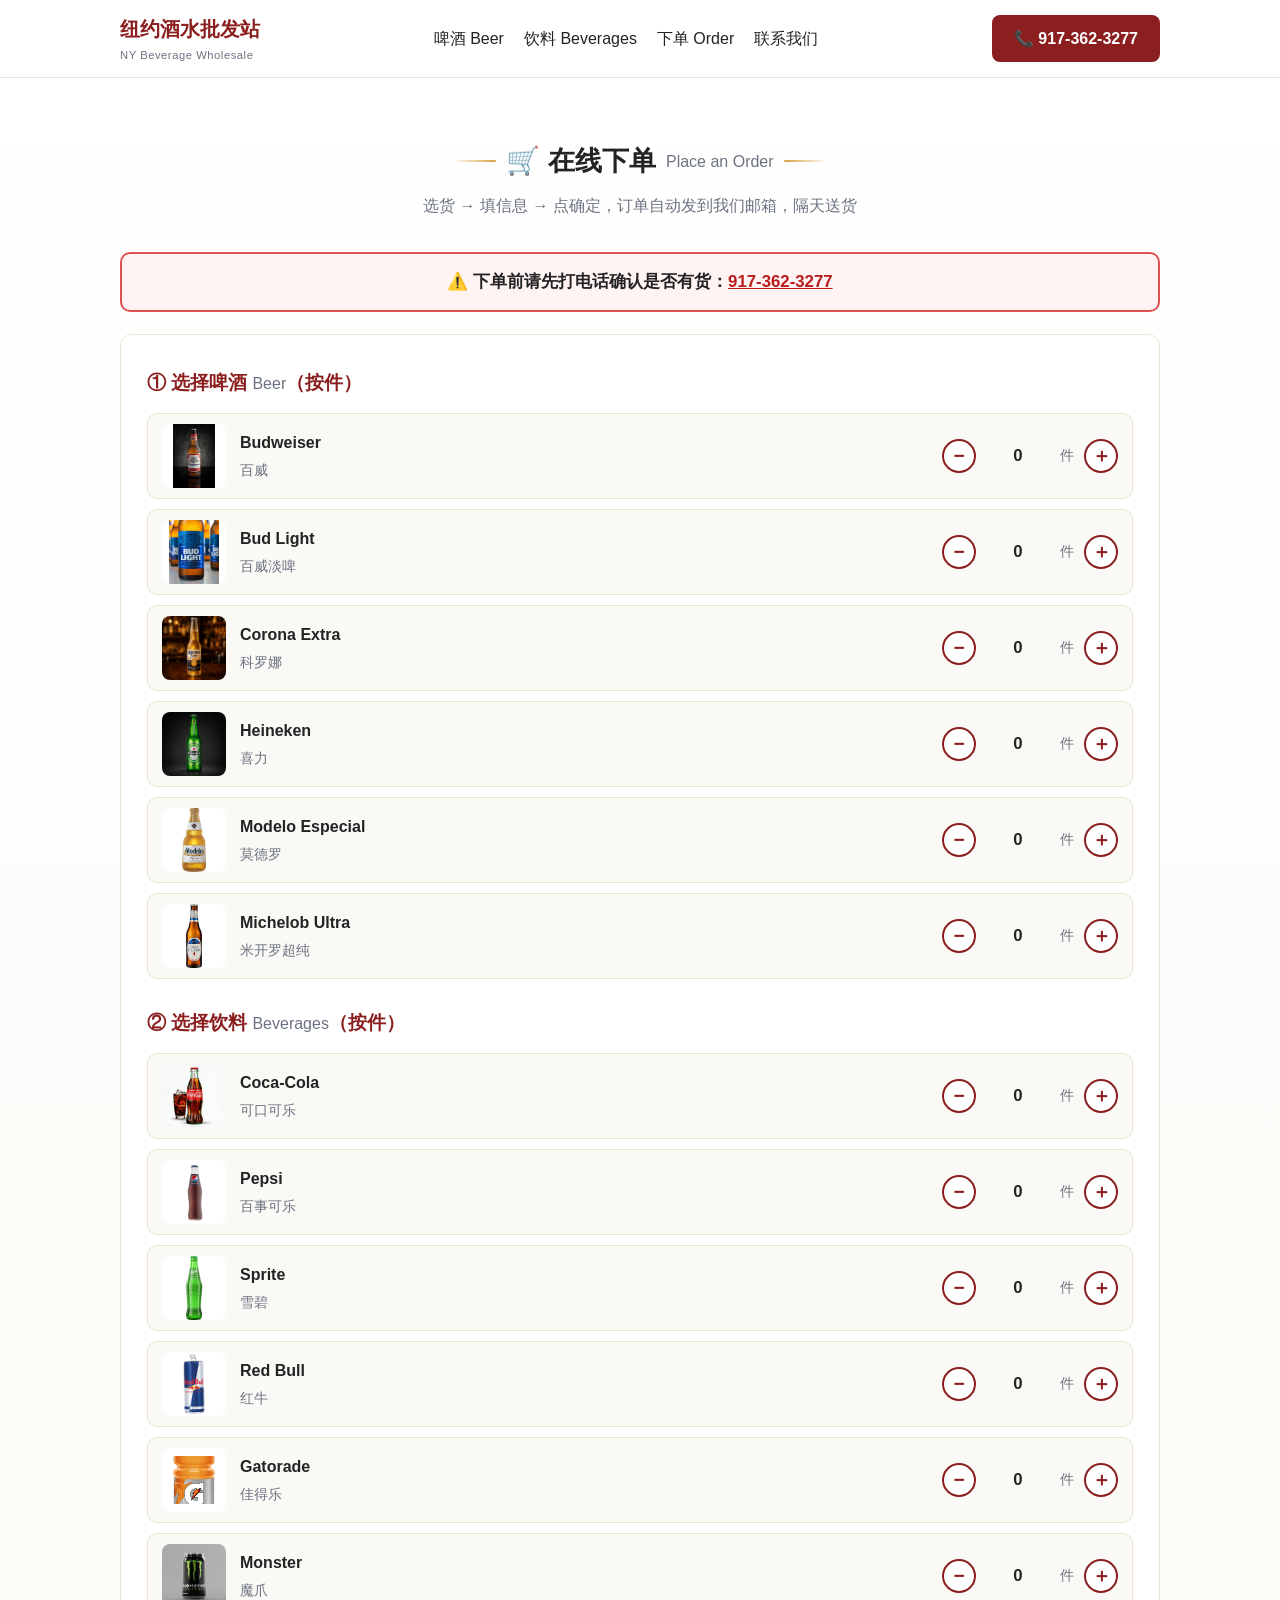
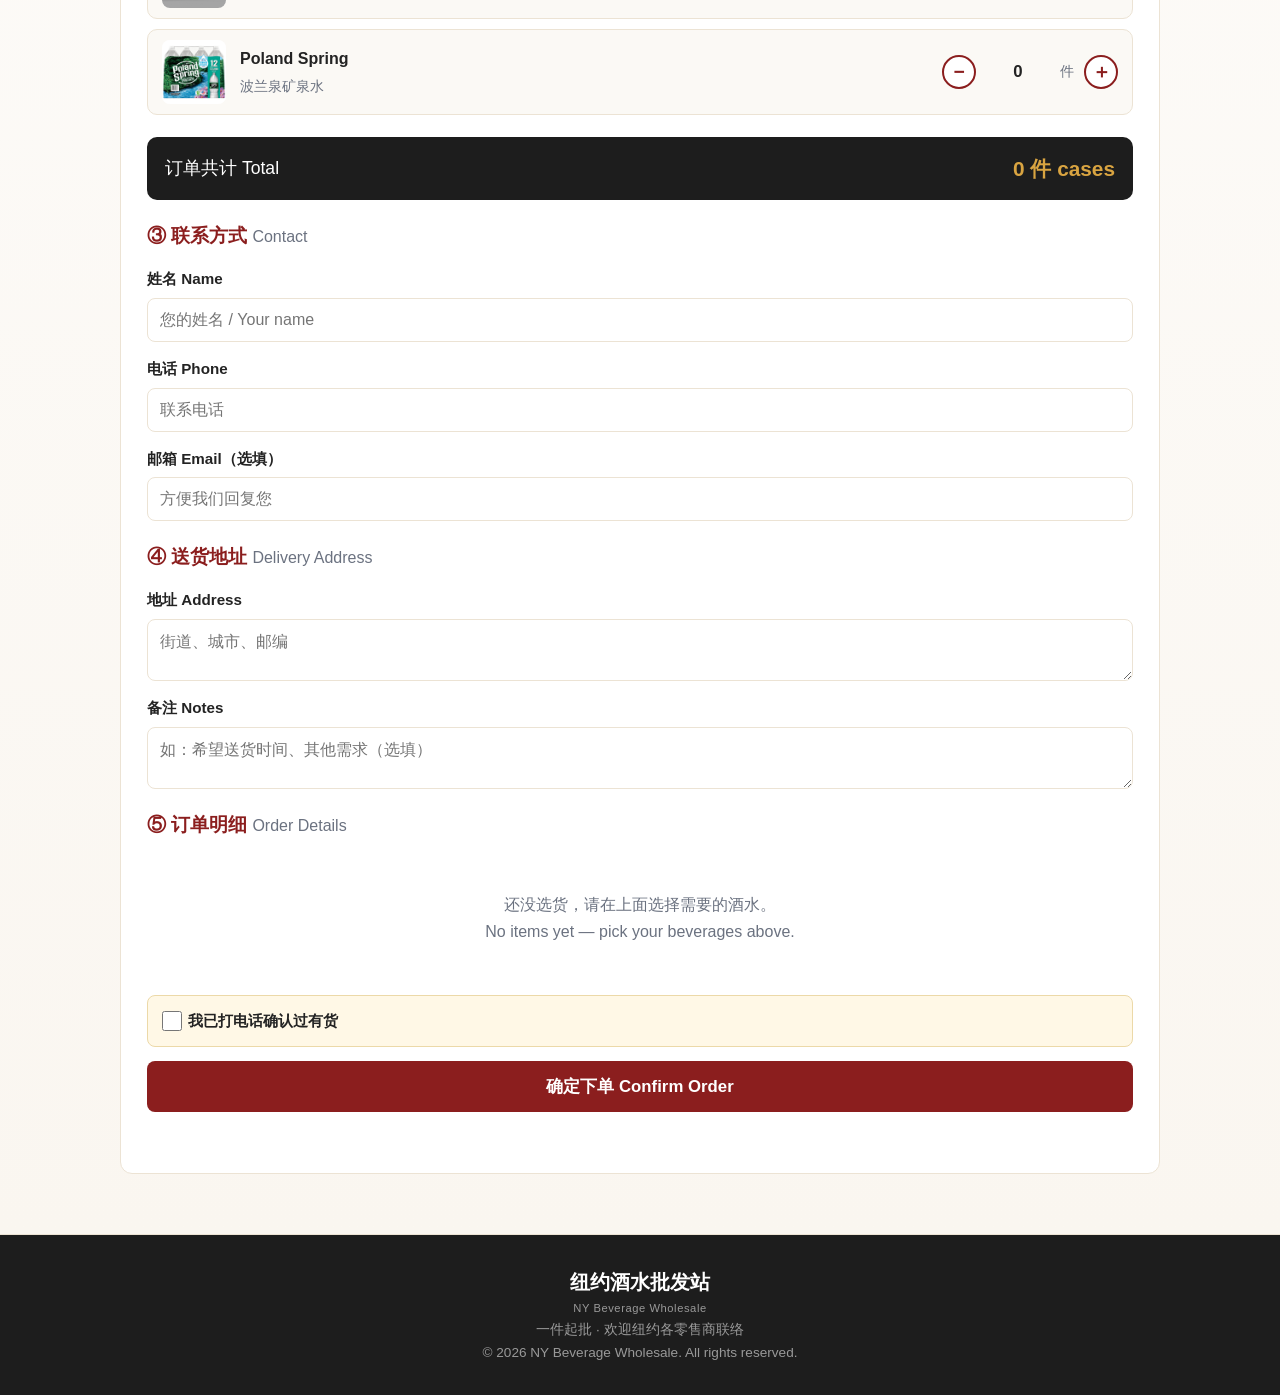
==== order.html @ 06d5a8f0 "新增在线下单页 order.html，首页导航与下单区更新，sitemap 增加 order.html" ====
<!DOCTYPE html>
<html lang="zh-CN">
<head>
<meta charset="UTF-8">
<meta name="viewport" content="width=device-width, initial-scale=1.0">
<title>在线下单 | 纽约酒水批发站 NY Beverage Wholesale</title>
<meta name="description" content="纽约酒水批发站在线下单：啤酒、饮料一件起批，填写联系方式和送货地址，提交后隔天送货。">
<link rel="stylesheet" href="styles.css">
</head>
<body>

<header class="site-header">
  <div class="wrap header-inner">
    <a class="logo" href="index.html">纽约酒水批发站<span class="logo-en">NY Beverage Wholesale</span></a>
    <nav class="nav">
      <a href="index.html#beer">啤酒 Beer</a>
      <a href="index.html#drinks">饮料 Beverages</a>
      <a href="order.html">下单 Order</a>
      <a href="index.html#contact">联系我们</a>
    </nav>
    <a class="btn btn-primary" href="tel:+19173623277">📞 917-362-3277</a>
  </div>
</header>

<section class="section order-section">
  <div class="wrap">
    <h2>🛒 在线下单 <span class="h-en">Place an Order</span></h2>
    <p class="section-sub">选货 → 填信息 → 点确定，订单自动发到我们邮箱，隔天送货</p>

    <div class="stock-warning">⚠️ <strong>下单前请先打电话确认是否有货：<a href="tel:+19173623277">917-362-3277</a></strong></div>

    <form id="order-form" class="form order-form">
      <h3>① 选择啤酒 <span class="h-en">Beer</span>（按件）</h3>
      <div id="beer-list" class="beer-list"></div>

      <h3>② 选择饮料 <span class="h-en">Beverages</span>（按件）</h3>
      <div id="drink-list" class="beer-list"></div>

      <div class="order-total"><span>订单共计 Total</span><strong><span id="total-cases">0</span> 件 cases</strong></div>

      <h3>③ 联系方式 <span class="h-en">Contact</span></h3>
      <label>姓名 Name<input name="name" required placeholder="您的姓名 / Your name"></label>
      <label>电话 Phone<input name="phone" required placeholder="联系电话"></label>
      <label>邮箱 Email（选填）<input name="email" type="email" placeholder="方便我们回复您"></label>

      <h3>④ 送货地址 <span class="h-en">Delivery Address</span></h3>
      <label>地址 Address<textarea name="address" required rows="2" placeholder="街道、城市、邮编"></textarea></label>
      <label>备注 Notes<textarea name="notes" rows="2" placeholder="如：希望送货时间、其他需求（选填）"></textarea></label>

      <h3>⑤ 订单明细 <span class="h-en">Order Details</span></h3>
      <div id="order-summary" class="board"><div class="board-empty">还没选货，请在上面选择需要的酒水。<br>No items yet — pick your beverages above.</div></div>

      <label class="check"><input type="checkbox" id="stock-confirmed" required> <span>我已打电话确认过有货</span></label>
      <button class="btn btn-primary btn-lg" type="submit">确定下单 Confirm Order</button>
      <p id="order-status" class="status"></p>
    </form>
  </div>
</section>

<footer class="footer">
  <div class="wrap footer-inner">
    <span class="logo">纽约酒水批发站<span class="logo-en">NY Beverage Wholesale</span></span>
    <p class="muted small">一件起批 · 欢迎纽约各零售商联络</p>
    <p class="muted small">© 2026 NY Beverage Wholesale. All rights reserved.</p>
  </div>
</footer>

<script>
/* 订单接收邮箱：如需更改只改这一行 */
const ORDER_EMAIL = 'zjie2025@gmail.com';

const BEERS = [
  {id:'budweiser', name:'Budweiser', cn:'百威', img:'images/beer-budweiser.jpg'},
  {id:'budlight', name:'Bud Light', cn:'百威淡啤', img:'images/beer-budlight.jpg'},
  {id:'corona', name:'Corona Extra', cn:'科罗娜', img:'images/beer-corona.jpg'},
  {id:'heineken', name:'Heineken', cn:'喜力', img:'images/beer-heineken.jpg'},
  {id:'modelo', name:'Modelo Especial', cn:'莫德罗', img:'images/beer-modelo.jpg'},
  {id:'ultra', name:'Michelob Ultra', cn:'米开罗超纯', img:'images/beer-michelobultra.jpg'},
];
const DRINKS = [
  {id:'cocacola', name:'Coca-Cola', cn:'可口可乐', img:'images/bev-cocacola.jpg'},
  {id:'pepsi', name:'Pepsi', cn:'百事可乐', img:'images/bev-pepsi.jpg'},
  {id:'sprite', name:'Sprite', cn:'雪碧', img:'images/bev-sprite.jpg'},
  {id:'redbull', name:'Red Bull', cn:'红牛', img:'images/bev-redbull.jpg'},
  {id:'gatorade', name:'Gatorade', cn:'佳得乐', img:'images/bev-gatorade.jpg'},
  {id:'monster', name:'Monster', cn:'魔爪', img:'images/bev-monster.jpg'},
  {id:'polandspring', name:'Poland Spring', cn:'波兰泉矿泉水', img:'images/bev-polandspring.jpg'},
];
const ALL = BEERS.concat(DRINKS);
const qty = {};
ALL.forEach(p => qty[p.id] = 0);

function renderList(elId, items) {
  const el = document.getElementById(elId);
  items.forEach(p => {
    const row = document.createElement('div');
    row.className = 'beer-row';
    row.innerHTML =
      '<img src="' + p.img + '" alt="' + p.name + '" loading="lazy">' +
      '<div class="bname">' + p.name + '<br><span>' + p.cn + '</span></div>' +
      '<div class="stepper">' +
      '<button type="button" data-act="dec" data-id="' + p.id + '" aria-label="减少">−</button>' +
      '<span class="qty" id="qty-' + p.id + '">0</span><span class="unit">件</span>' +
      '<button type="button" data-act="inc" data-id="' + p.id + '" aria-label="增加">＋</button>' +
      '</div>';
    el.appendChild(row);
  });
}
renderList('beer-list', BEERS);
renderList('drink-list', DRINKS);

function selectedItems() {
  return ALL.filter(p => qty[p.id] > 0)
    .map(p => ({name: p.name, cn: p.cn, n: qty[p.id]}));
}
function refreshSummary() {
  const items = selectedItems();
  const total = items.reduce((a, c) => a + c.n, 0);
  document.getElementById('total-cases').textContent = total;
  const box = document.getElementById('order-summary');
  if (!items.length) {
    box.innerHTML = '<div class="board-empty">还没选货，请在上面选择需要的酒水。<br>No items yet — pick your beverages above.</div>';
    return;
  }
  box.innerHTML = items.map(i =>
    '<div class="msg"><div class="who">' + i.name + '（' + i.cn + '）<span class="time">x ' + i.n + ' 件</span></div></div>'
  ).join('') + '<div class="msg bot"><div class="who">共计 Total<span class="time">' + total + ' 件 cases</span></div></div>';
}

document.getElementById('order-form').addEventListener('click', e => {
  const btn = e.target.closest('button[data-act]');
  if (!btn) return;
  const id = btn.dataset.id;
  qty[id] = Math.max(0, Math.min(999, qty[id] + (btn.dataset.act === 'inc' ? 1 : -1)));
  document.getElementById('qty-' + id).textContent = qty[id];
  refreshSummary();
});

document.getElementById('order-form').addEventListener('submit', async e => {
  e.preventDefault();
  const items = selectedItems();
  const status = document.getElementById('order-status');
  if (!items.length) {
    status.textContent = '请先选择至少一件酒水。Please select at least 1 case.';
    status.className = 'status err';
    return;
  }
  const fd = new FormData(e.target);
  const total = items.reduce((a, c) => a + c.n, 0);
  const lines = items.map(i => i.name + '（' + i.cn + '） x ' + i.n + '件').join('\n');
  status.textContent = '提交中… Submitting…';
  status.className = 'status';
  try {
    await fetch('https://formsubmit.co/ajax/' + ORDER_EMAIL, {
      method: 'POST',
      headers: {'Content-Type':'application/json','Accept':'application/json'},
      body: JSON.stringify({
        _subject: '🛒 酒水订单 Order — ' + fd.get('name') + '（共' + total + '件）',
        _template: 'table',
        _autoresponse: '您好 ' + fd.get('name') + '，\n\n您的酒水订单已收到（共 ' + total + ' 件），我们将在隔天安排送货。\n\n订单明细：\n' + lines + '\n\n送货地址：' + fd.get('address') + '\n\n如有问题请致电：917-362-3277\n\n— 纽约酒水批发站',
        name: fd.get('name'), phone: fd.get('phone'), email: fd.get('email') || '未填',
        address: fd.get('address'), notes: fd.get('notes') || '无',
        items: lines, total_cases: total,
        stock_confirmed_by_phone: '是 Yes'
      })
    });
    status.textContent = '✅ 订单已提交！共 ' + total + ' 件，订单明细已发到我们邮箱，隔天安排送货。Order received — delivery the next day.';
    status.className = 'status ok';
    e.target.reset();
    ALL.forEach(p => { qty[p.id] = 0; document.getElementById('qty-' + p.id).textContent = '0'; });
    refreshSummary();
  } catch {
    status.textContent = '提交失败，请直接打电话下单：917-362-3277';
    status.className = 'status err';
  }
});
</script>
</body>
</html>
---- styles.css ----
:root{
  --brand:#8B1E1E; --brand-dark:#6d1414; --accent:#D9A441;
  --bg:#ffffff; --alt:#faf6f0; --text:#232323; --muted:#6b7280;
  --line:#ece3d4; --radius:12px;
}
*{box-sizing:border-box;margin:0;padding:0}
body{font-family:-apple-system,BlinkMacSystemFont,"Segoe UI","PingFang SC","Microsoft YaHei",Roboto,Helvetica,Arial,sans-serif;
  color:var(--text);background:var(--bg);line-height:1.7}
img{max-width:100%;display:block;border-radius:var(--radius)}
.wrap{max-width:1080px;margin:0 auto;padding:0 20px}
.narrow{max-width:680px}
.section{padding:60px 0}
.alt{background:var(--alt)}
h1{font-size:2.6rem;line-height:1.25;margin:.4em 0}
h2{font-size:1.7rem;margin-bottom:.3em;text-align:center}
.h-en{font-size:1rem;color:var(--muted);font-weight:400}
.section-sub{text-align:center;color:var(--muted);margin-bottom:2em}
.center{text-align:center}

/* header */
.site-header{position:sticky;top:0;background:rgba(255,255,255,.96);
  border-bottom:1px solid var(--line);z-index:10}
.header-inner{display:flex;align-items:center;justify-content:space-between;padding:12px 20px}
.logo{font-weight:800;font-size:1.25rem;color:var(--brand);text-decoration:none}
.logo-en{display:block;font-size:.7rem;color:var(--muted);font-weight:400;letter-spacing:.05em}
.nav{display:flex;gap:20px}
.nav a{color:var(--text);text-decoration:none;font-weight:500}
.nav a:hover{color:var(--brand)}
@media(max-width:760px){.nav{display:none}}

/* buttons */
.btn{display:inline-block;background:var(--brand);color:#fff;text-decoration:none;
  padding:10px 22px;border-radius:8px;border:none;cursor:pointer;font-weight:600;font-size:1rem}
.btn:hover{background:var(--brand-dark)}
.btn-lg{padding:14px 30px;font-size:1.05rem}
.btn-ghost{background:#fff;color:var(--brand);border:2px solid var(--brand)}
.btn-ghost:hover{background:var(--brand);color:#fff}

/* hero */
.hero{padding:80px 0;background:linear-gradient(135deg,#2b0f0f 0%,#8B1E1E 60%,#a83232 100%);color:#fff;text-align:center}
.hero .eyebrow{color:var(--accent);font-weight:700;letter-spacing:.1em;font-size:.85rem}
.hero h1{color:#fff}
.hero .lede{color:#f3e2c7;font-size:1.1rem}
.hero-cta{display:flex;gap:14px;justify-content:center;margin-top:1.6em;flex-wrap:wrap}
.hero .btn-ghost{background:transparent;color:#fff;border-color:#fff}
.hero .btn-ghost:hover{background:#fff;color:var(--brand)}

/* slogans */
.slogans{background:var(--accent);padding:14px 0}
.slogan-row{display:flex;gap:28px;justify-content:center;flex-wrap:wrap;font-weight:700;color:#3a2a10}

/* brand grid */
.brand-grid{display:grid;grid-template-columns:repeat(4,1fr);gap:18px}
@media(max-width:860px){.brand-grid{grid-template-columns:repeat(3,1fr)}}
@media(max-width:560px){.brand-grid{grid-template-columns:repeat(2,1fr)}}
.brand-card{background:#fff;border:1px solid var(--line);border-radius:var(--radius);
  overflow:hidden;text-align:center;transition:transform .15s}
.brand-card:hover{transform:translateY(-3px)}
.brand-card img{border-radius:0;aspect-ratio:1;object-fit:contain;width:100%;padding:14px;background:#fff}
.brand-card p{padding:10px 8px 14px;font-weight:700}
.brand-card p span{color:var(--muted);font-weight:400;font-size:.9rem}
.product-link{text-decoration:none;color:inherit;display:block}
.product-emoji{font-size:3.4rem;padding:22px 0 6px;text-align:center}
.card-cta{display:inline-block;margin:0 0 16px;color:var(--brand);font-weight:700;font-size:.95rem}

/* cards */
.cards{display:grid;grid-template-columns:repeat(4,1fr);gap:18px}
@media(max-width:860px){.cards{grid-template-columns:repeat(2,1fr)}}
@media(max-width:520px){.cards{grid-template-columns:1fr}}
.card{background:#fff;border:1px solid var(--line);border-radius:var(--radius);padding:22px}
.card h3{color:var(--brand);margin-bottom:.4em;font-size:1.05rem}
.card p{color:var(--muted);font-size:.95rem}

/* contact */
.contact-cards{display:grid;grid-template-columns:1fr 1fr;gap:14px;margin-bottom:2.4em}
@media(max-width:560px){.contact-cards{grid-template-columns:1fr}}
.contact-card{background:#fff;border:2px solid var(--brand);border-radius:var(--radius);
  padding:18px;text-decoration:none;color:var(--text);display:grid;gap:4px;text-align:center}
.contact-card strong{color:var(--brand)}
.contact-card span{font-size:1.15rem;font-weight:700}
.board-title{text-align:center;margin-bottom:.2em}

/* forms */
.form{display:grid;gap:14px;background:#fff;border:1px solid var(--line);
  border-radius:var(--radius);padding:26px;margin-top:1em}
.form label{display:grid;gap:6px;font-weight:600;font-size:.95rem}
.form input,.form textarea{padding:12px;border:1px solid var(--line);
  border-radius:8px;font-size:1rem;font-family:inherit;width:100%}
.form input:focus,.form textarea:focus{outline:2px solid var(--accent);border-color:var(--accent)}
.status{min-height:1.4em;font-size:.95rem}
.status.ok{color:#15803d}.status.err{color:#b91c1c}

/* message board */
.board{display:grid;gap:12px;margin:1em 0;max-height:400px;overflow-y:auto}
.msg{background:#fff;border:1px solid var(--line);border-radius:10px;padding:12px 16px}
.msg .who{font-weight:700;font-size:.85rem;color:var(--brand);margin-bottom:4px}
.msg.bot{background:#fdf6e8;border-color:#ecd9a8}
.msg.bot .who{color:#92600a}
.msg .time{font-size:.75rem;color:var(--muted);margin-left:8px;font-weight:400}
.board-empty{color:var(--muted);text-align:center;padding:20px}
.muted{color:var(--muted)}
.small{font-size:.85rem}

/* footer */
.footer{border-top:1px solid var(--line);padding:30px 0;text-align:center;background:#1d1d1d;color:#bbb}
.footer .logo{color:#fff}
.footer .logo-en{color:#999}
.footer .muted{color:#999}

/* ---- 美化升级 ---- */
html{scroll-behavior:smooth}
h2{display:flex;align-items:center;justify-content:center;gap:10px}
h2::before,h2::after{content:"";height:2px;width:44px;background:linear-gradient(90deg,transparent,var(--accent));border-radius:2px}
h2::after{background:linear-gradient(90deg,var(--accent),transparent)}
.hero{position:relative;overflow:hidden}
.hero::before{content:"🍺🥤🍻";position:absolute;right:4%;bottom:8%;font-size:3rem;opacity:.14;letter-spacing:.4em;pointer-events:none}
.brand-card{transition:transform .18s ease,box-shadow .18s ease}
.brand-card:hover{transform:translateY(-5px);box-shadow:0 12px 28px rgba(139,30,30,.14)}
.card{transition:transform .18s ease,box-shadow .18s ease}
.card:hover{transform:translateY(-4px);box-shadow:0 10px 24px rgba(0,0,0,.08)}
.btn{transition:transform .12s ease,box-shadow .12s ease}
.btn:hover{transform:translateY(-1px);box-shadow:0 6px 16px rgba(139,30,30,.25)}
.contact-card{transition:transform .15s ease,box-shadow .15s ease}
.contact-card:hover{transform:translateY(-3px);box-shadow:0 10px 22px rgba(139,30,30,.16)}
.slogan-row span{background:rgba(255,255,255,.25);padding:6px 16px;border-radius:20px}

/* ---- 下单区 ---- */
.order-section{background:linear-gradient(180deg,#fff, #faf6f0)}
.steps-flow{display:flex;align-items:stretch;justify-content:center;gap:10px;margin-bottom:22px;flex-wrap:wrap}
.step{display:flex;gap:12px;background:#fff;border:1px solid var(--line);border-radius:12px;padding:16px 18px;flex:1;min-width:220px;max-width:300px}
.step-num{display:flex;align-items:center;justify-content:center;width:38px;height:38px;flex:none;
  background:var(--brand);color:#fff;font-weight:800;border-radius:50%;font-size:1.1rem}
.step strong{color:var(--brand)}
.step p{color:var(--muted);font-size:.9rem;margin-top:4px}
.step p a{color:var(--brand);font-weight:700;text-decoration:none}
.step-arrow{align-self:center;font-size:1.6rem;color:var(--accent);font-weight:800}
@media(max-width:760px){.step-arrow{display:none}}
.stock-warning{background:#fff3f3;border:2px solid #e05252;border-radius:10px;padding:14px 18px;
  text-align:center;margin-bottom:22px;font-size:1.05rem}
.stock-warning a{color:#b91c1c;font-weight:800}
.order-form h3{color:var(--brand);margin-top:6px}
.beer-list{display:grid;gap:10px;margin-bottom:8px}
.beer-row{display:grid;grid-template-columns:64px 1fr auto;gap:14px;align-items:center;
  background:#fbf9f5;border:1px solid var(--line);border-radius:10px;padding:10px 14px}
.beer-row img{width:64px;height:64px;object-fit:contain;border-radius:8px;background:#fff}
.beer-row .bname{font-weight:700}
.beer-row .bname span{color:var(--muted);font-weight:400;font-size:.9rem}
.stepper{display:flex;align-items:center;gap:10px}
.stepper button{width:34px;height:34px;border-radius:50%;border:2px solid var(--brand);background:#fff;
  color:var(--brand);font-size:1.2rem;font-weight:800;cursor:pointer;line-height:1}
.stepper button:hover{background:var(--brand);color:#fff}
.stepper .qty{min-width:64px;text-align:center;font-weight:800;font-size:1.05rem}
.stepper .unit{color:var(--muted);font-size:.85rem}
.check{display:flex !important;flex-direction:row !important;align-items:center;gap:10px;cursor:pointer;
  background:#fff8e6;border:1px solid #ecd9a8;border-radius:8px;padding:12px 14px}
.check input{width:20px;height:20px;accent-color:var(--brand)}
.order-total{background:#1d1d1d;color:#fff;border-radius:10px;padding:14px 18px;font-size:1.1rem;
  display:flex;justify-content:space-between;align-items:center}
.order-total strong{color:var(--accent);font-size:1.3rem}
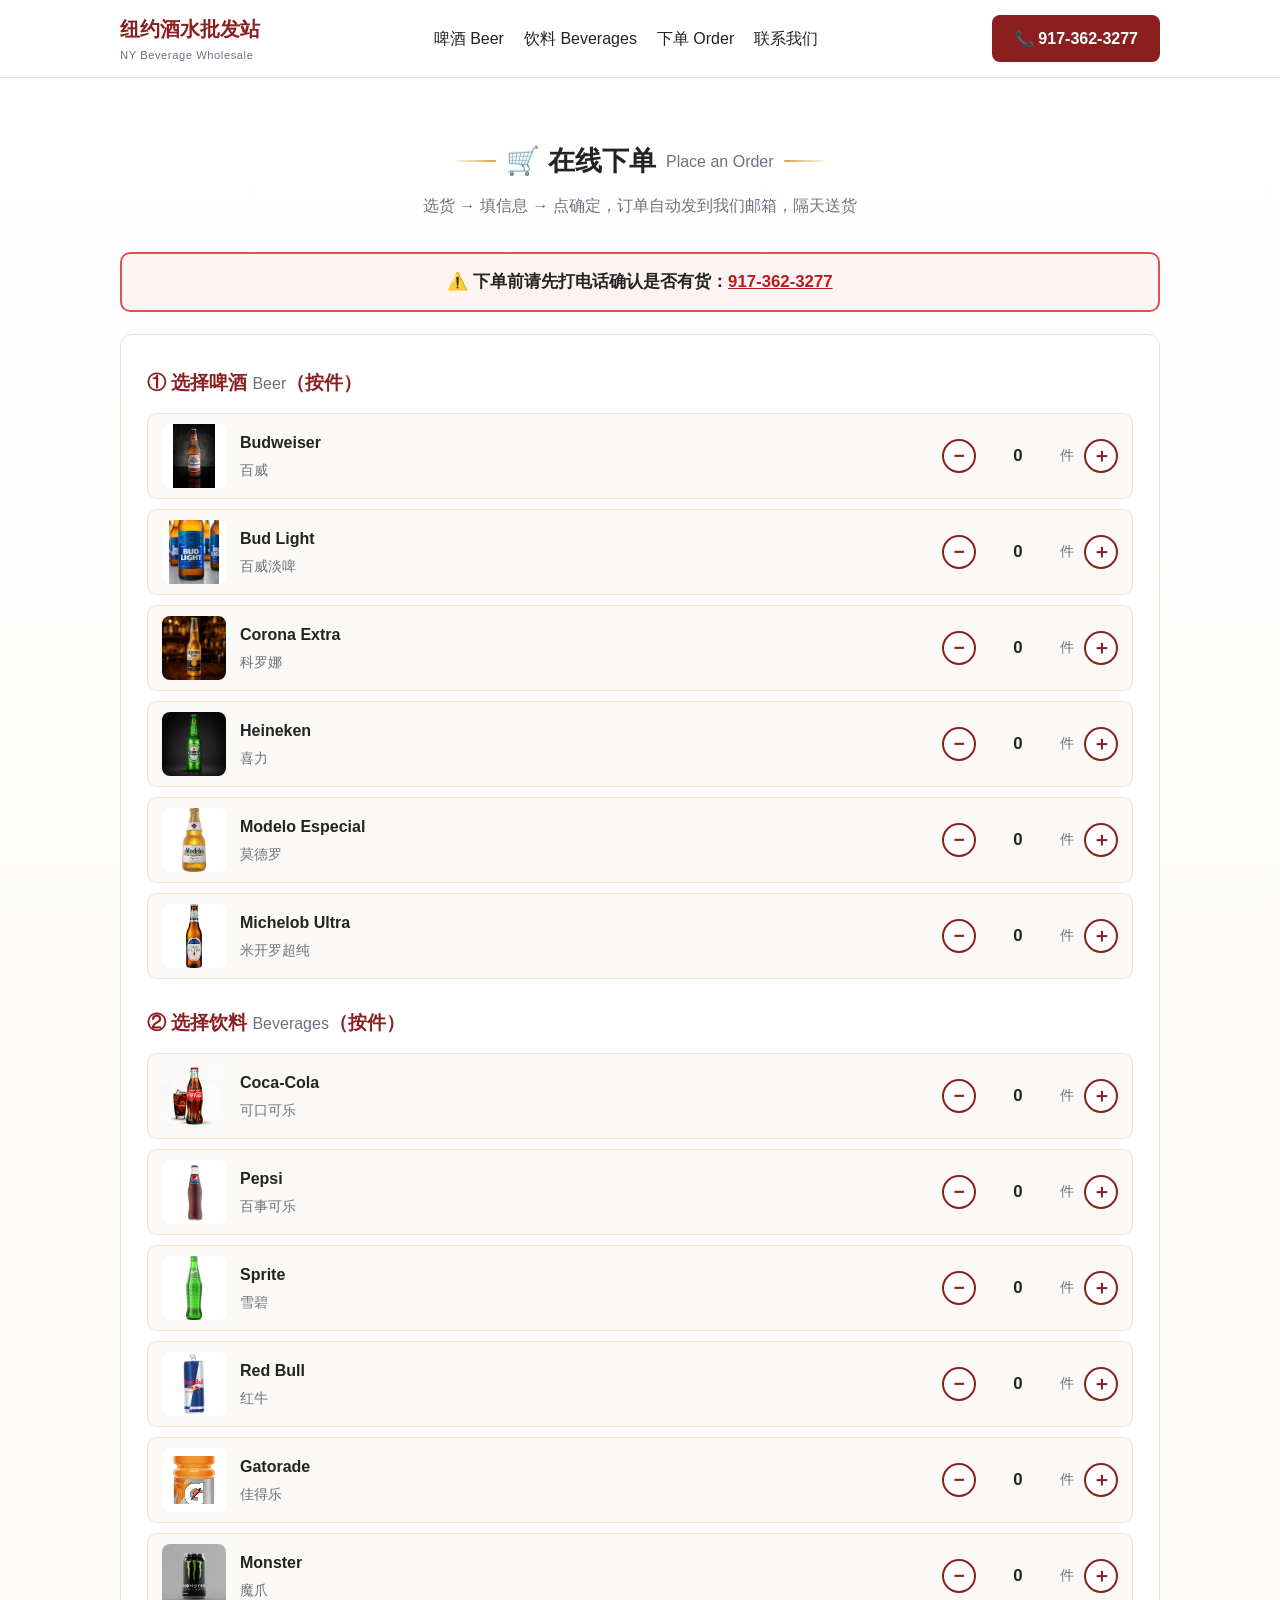
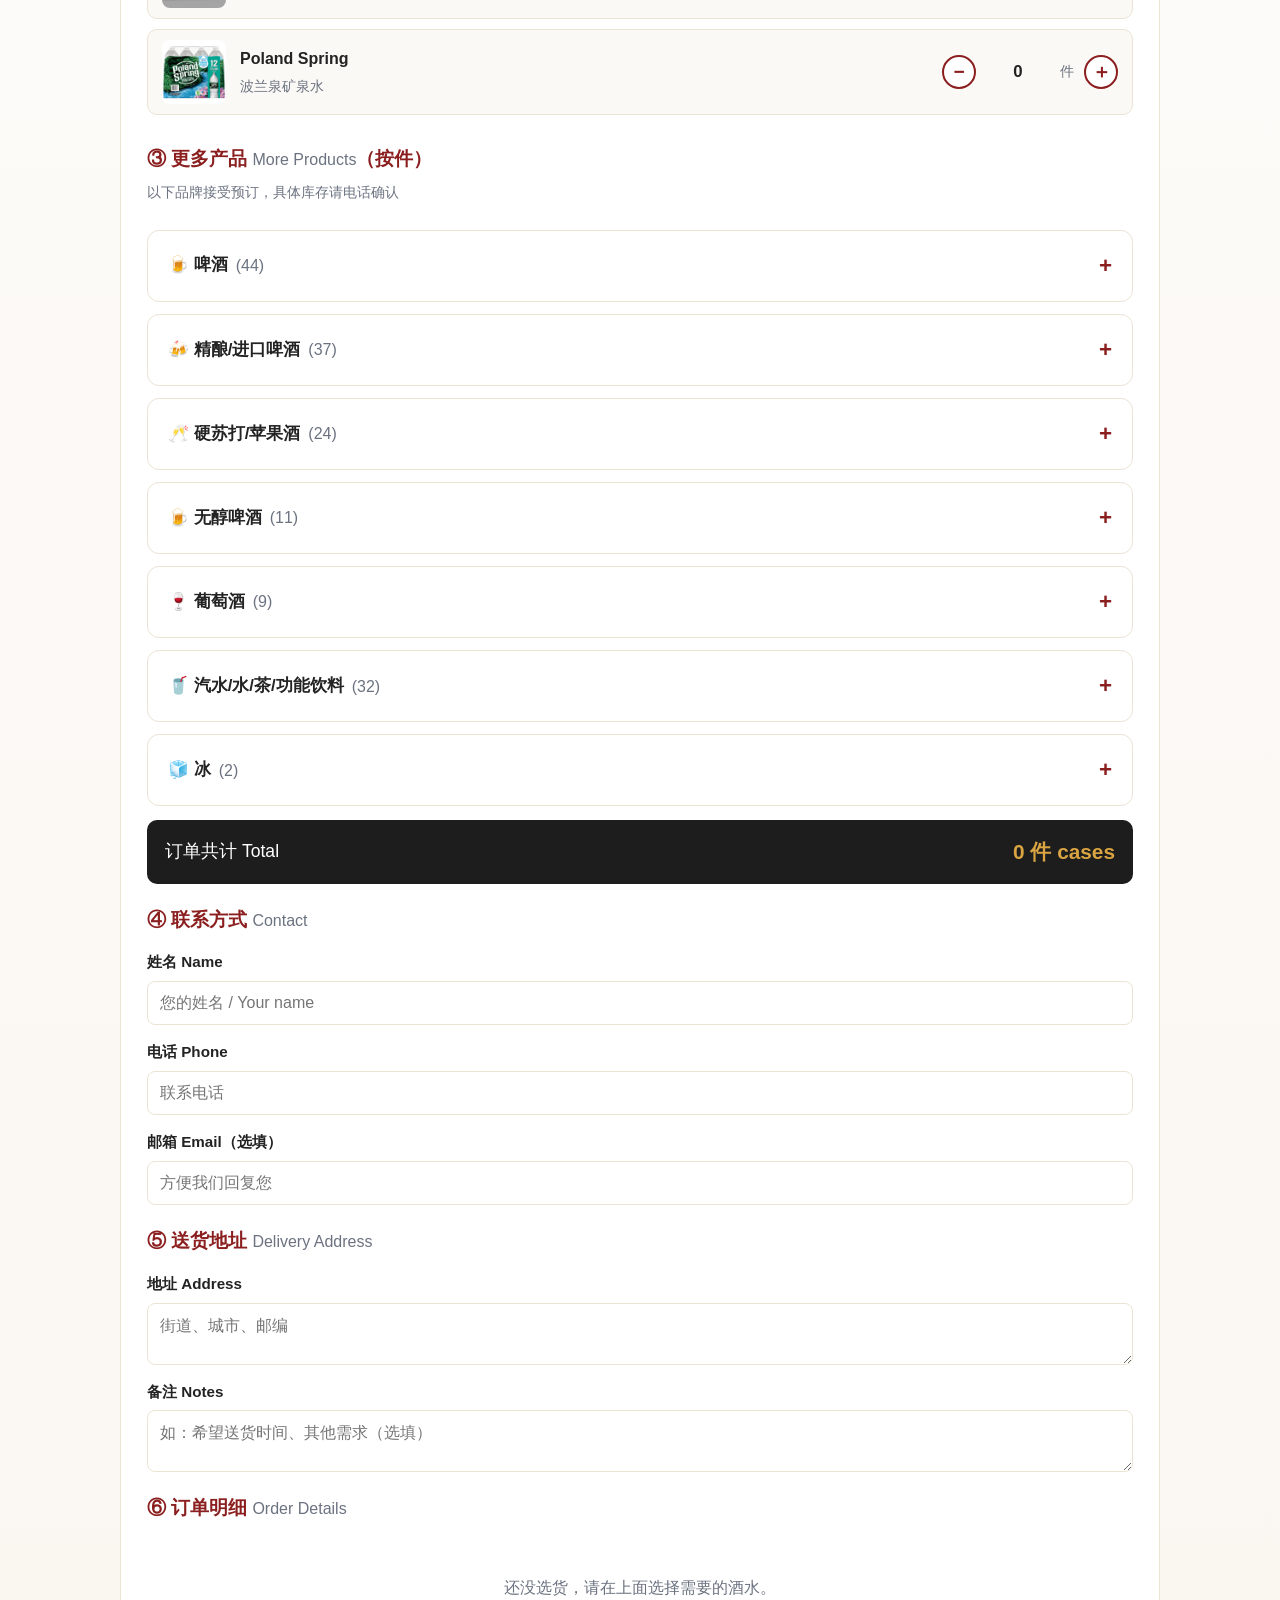
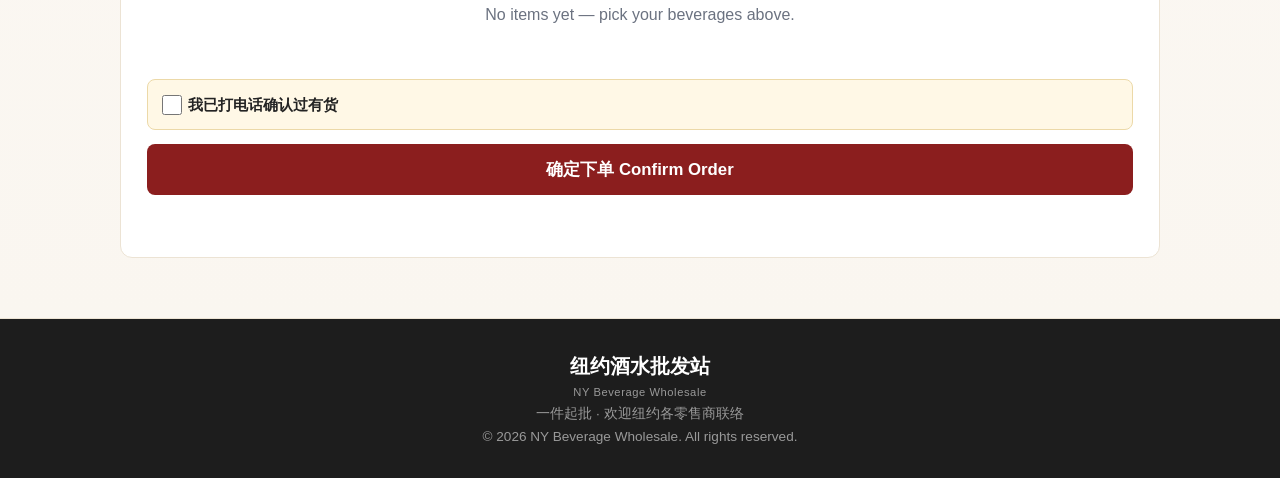
==== commit 39d1eb84: "产品目录：新增172款全品类目录，下单页支持全部产品订购" ====
--- a/order.html
+++ b/order.html
@@ -36,18 +36,22 @@
       <h3>② 选择饮料 <span class="h-en">Beverages</span>（按件）</h3>
       <div id="drink-list" class="beer-list"></div>
 
+      <h3>③ 更多产品 <span class="h-en">More Products</span>（按件）</h3>
+      <p class="muted small" style="margin:-8px 0 12px">以下品牌接受预订，具体库存请电话确认</p>
+      <div id="more-list" class="catalog"></div>
+
       <div class="order-total"><span>订单共计 Total</span><strong><span id="total-cases">0</span> 件 cases</strong></div>
 
-      <h3>③ 联系方式 <span class="h-en">Contact</span></h3>
+      <h3>④ 联系方式 <span class="h-en">Contact</span></h3>
       <label>姓名 Name<input name="name" required placeholder="您的姓名 / Your name"></label>
       <label>电话 Phone<input name="phone" required placeholder="联系电话"></label>
       <label>邮箱 Email（选填）<input name="email" type="email" placeholder="方便我们回复您"></label>
 
-      <h3>④ 送货地址 <span class="h-en">Delivery Address</span></h3>
+      <h3>⑤ 送货地址 <span class="h-en">Delivery Address</span></h3>
       <label>地址 Address<textarea name="address" required rows="2" placeholder="街道、城市、邮编"></textarea></label>
       <label>备注 Notes<textarea name="notes" rows="2" placeholder="如：希望送货时间、其他需求（选填）"></textarea></label>
 
-      <h3>⑤ 订单明细 <span class="h-en">Order Details</span></h3>
+      <h3>⑥ 订单明细 <span class="h-en">Order Details</span></h3>
       <div id="order-summary" class="board"><div class="board-empty">还没选货，请在上面选择需要的酒水。<br>No items yet — pick your beverages above.</div></div>
 
       <label class="check"><input type="checkbox" id="stock-confirmed" required> <span>我已打电话确认过有货</span></label>
@@ -86,7 +90,168 @@
   {id:'monster', name:'Monster', cn:'魔爪', img:'images/bev-monster.jpg'},
   {id:'polandspring', name:'Poland Spring', cn:'波兰泉矿泉水', img:'images/bev-polandspring.jpg'},
 ];
-const ALL = BEERS.concat(DRINKS);
+const MORE = [
+  {id:"m-yuengling", name:"Yuengling", cat:"\u5564\u9152", emoji:"\ud83c\udf7a"},
+  {id:"m-presidente", name:"Presidente", cat:"\u5564\u9152", emoji:"\ud83c\udf7a"},
+  {id:"m-warsteiner-5l-keg", name:"Warsteiner 5L Keg", cat:"\u5564\u9152", emoji:"\ud83c\udf7a"},
+  {id:"m-heineken-5l-keg", name:"Heineken 5L Keg", cat:"\u5564\u9152", emoji:"\ud83c\udf7a"},
+  {id:"m-guinness-extra-stout", name:"Guinness Extra Stout", cat:"\u5564\u9152", emoji:"\ud83c\udf7a"},
+  {id:"m-natural-light", name:"Natural Light", cat:"\u5564\u9152", emoji:"\ud83c\udf7a"},
+  {id:"m-busch-light", name:"Busch Light", cat:"\u5564\u9152", emoji:"\ud83c\udf7a"},
+  {id:"m-foster-s-lager", name:"Foster's Lager", cat:"\u5564\u9152", emoji:"\ud83c\udf7a"},
+  {id:"m-landshark-lager", name:"Landshark Lager", cat:"\u5564\u9152", emoji:"\ud83c\udf7a"},
+  {id:"m-rolling-rock", name:"Rolling Rock", cat:"\u5564\u9152", emoji:"\ud83c\udf7a"},
+  {id:"m-narragansett", name:"Narragansett", cat:"\u5564\u9152", emoji:"\ud83c\udf7a"},
+  {id:"m-redd-s-hard-apple", name:"Redd's Hard Apple", cat:"\u5564\u9152", emoji:"\ud83c\udf7a"},
+  {id:"m-leinenkugel-s-summer-shandy", name:"Leinenkugel's Summer Shandy", cat:"\u5564\u9152", emoji:"\ud83c\udf7a"},
+  {id:"m-victoria", name:"Victoria", cat:"\u5564\u9152", emoji:"\ud83c\udf7a"},
+  {id:"m-pacifico", name:"Pacifico", cat:"\u5564\u9152", emoji:"\ud83c\udf7a"},
+  {id:"m-stella-artois", name:"Stella Artois", cat:"\u5564\u9152", emoji:"\ud83c\udf7a"},
+  {id:"m-miller-lite", name:"Miller Lite", cat:"\u5564\u9152", emoji:"\ud83c\udf7a"},
+  {id:"m-asahi", name:"Asahi", cat:"\u5564\u9152", emoji:"\ud83c\udf7a"},
+  {id:"m-kirin-ichiban", name:"Kirin Ichiban", cat:"\u5564\u9152", emoji:"\ud83c\udf7a"},
+  {id:"m-peroni", name:"Peroni", cat:"\u5564\u9152", emoji:"\ud83c\udf7a"},
+  {id:"m-coors-light", name:"Coors Light", cat:"\u5564\u9152", emoji:"\ud83c\udf7a"},
+  {id:"m-sapporo", name:"Sapporo", cat:"\u5564\u9152", emoji:"\ud83c\udf7a"},
+  {id:"m-dragon-stout", name:"Dragon Stout", cat:"\u5564\u9152", emoji:"\ud83c\udf7a"},
+  {id:"m-grolsch", name:"Grolsch", cat:"\u5564\u9152", emoji:"\ud83c\udf7a"},
+  {id:"m-samuel-adams-boston-lager", name:"Samuel Adams Boston Lager", cat:"\u5564\u9152", emoji:"\ud83c\udf7a"},
+  {id:"m-amstel-light", name:"Amstel Light", cat:"\u5564\u9152", emoji:"\ud83c\udf7a"},
+  {id:"m-red-stripe", name:"Red Stripe", cat:"\u5564\u9152", emoji:"\ud83c\udf7a"},
+  {id:"m-brooklyn-lager", name:"Brooklyn Lager", cat:"\u5564\u9152", emoji:"\ud83c\udf7a"},
+  {id:"m-blue-moon", name:"Blue Moon", cat:"\u5564\u9152", emoji:"\ud83c\udf7a"},
+  {id:"m-aguila", name:"Aguila", cat:"\u5564\u9152", emoji:"\ud83c\udf7a"},
+  {id:"m-estrella-galicia", name:"Estrella Galicia", cat:"\u5564\u9152", emoji:"\ud83c\udf7a"},
+  {id:"m-tecate", name:"Tecate", cat:"\u5564\u9152", emoji:"\ud83c\udf7a"},
+  {id:"m-dos-equis", name:"Dos Equis", cat:"\u5564\u9152", emoji:"\ud83c\udf7a"},
+  {id:"m-medalla-light", name:"Medalla Light", cat:"\u5564\u9152", emoji:"\ud83c\udf7a"},
+  {id:"m-leffe-blond", name:"Leffe Blond", cat:"\u5564\u9152", emoji:"\ud83c\udf7a"},
+  {id:"m-franziskaner", name:"Franziskaner", cat:"\u5564\u9152", emoji:"\ud83c\udf7a"},
+  {id:"m-spaten", name:"Spaten", cat:"\u5564\u9152", emoji:"\ud83c\udf7a"},
+  {id:"m-beck-s", name:"Beck's", cat:"\u5564\u9152", emoji:"\ud83c\udf7a"},
+  {id:"m-shock-top", name:"Shock Top", cat:"\u5564\u9152", emoji:"\ud83c\udf7a"},
+  {id:"m-hoegaarden", name:"Hoegaarden", cat:"\u5564\u9152", emoji:"\ud83c\udf7a"},
+  {id:"m-voodoo-ranger-imperial-ipa", name:"Voodoo Ranger Imperial IPA", cat:"\u5564\u9152", emoji:"\ud83c\udf7a"},
+  {id:"m-fat-tire-ale", name:"Fat Tire Ale", cat:"\u5564\u9152", emoji:"\ud83c\udf7a"},
+  {id:"m-twisted-tea-original", name:"Twisted Tea Original", cat:"\u5564\u9152", emoji:"\ud83c\udf7a"},
+  {id:"m-colt-45", name:"Colt 45", cat:"\u5564\u9152", emoji:"\ud83c\udf7a"},
+  {id:"m-duvel", name:"Duvel", cat:"\u7cbe\u917f/\u8fdb\u53e3\u5564\u9152", emoji:"\ud83c\udf7b"},
+  {id:"m-chimay", name:"Chimay", cat:"\u7cbe\u917f/\u8fdb\u53e3\u5564\u9152", emoji:"\ud83c\udf7b"},
+  {id:"m-ephemere", name:"Ephemere", cat:"\u7cbe\u917f/\u8fdb\u53e3\u5564\u9152", emoji:"\ud83c\udf7b"},
+  {id:"m-la-chouffe", name:"La Chouffe", cat:"\u7cbe\u917f/\u8fdb\u53e3\u5564\u9152", emoji:"\ud83c\udf7b"},
+  {id:"m-okocim", name:"Okocim", cat:"\u7cbe\u917f/\u8fdb\u53e3\u5564\u9152", emoji:"\ud83c\udf7b"},
+  {id:"m-konig-pilsner", name:"Konig Pilsner", cat:"\u7cbe\u917f/\u8fdb\u53e3\u5564\u9152", emoji:"\ud83c\udf7b"},
+  {id:"m-carlsberg", name:"Carlsberg", cat:"\u7cbe\u917f/\u8fdb\u53e3\u5564\u9152", emoji:"\ud83c\udf7b"},
+  {id:"m-paulaner", name:"Paulaner", cat:"\u7cbe\u917f/\u8fdb\u53e3\u5564\u9152", emoji:"\ud83c\udf7b"},
+  {id:"m-bitburger", name:"Bitburger", cat:"\u7cbe\u917f/\u8fdb\u53e3\u5564\u9152", emoji:"\ud83c\udf7b"},
+  {id:"m-kronenbourg-1664", name:"Kronenbourg 1664", cat:"\u7cbe\u917f/\u8fdb\u53e3\u5564\u9152", emoji:"\ud83c\udf7b"},
+  {id:"m-brewdog-punk-ipa", name:"Brewdog Punk IPA", cat:"\u7cbe\u917f/\u8fdb\u53e3\u5564\u9152", emoji:"\ud83c\udf7b"},
+  {id:"m-kingfisher", name:"Kingfisher", cat:"\u7cbe\u917f/\u8fdb\u53e3\u5564\u9152", emoji:"\ud83c\udf7b"},
+  {id:"m-red-horse", name:"Red Horse", cat:"\u7cbe\u917f/\u8fdb\u53e3\u5564\u9152", emoji:"\ud83c\udf7b"},
+  {id:"m-san-miguel", name:"San Miguel", cat:"\u7cbe\u917f/\u8fdb\u53e3\u5564\u9152", emoji:"\ud83c\udf7b"},
+  {id:"m-trappistes-rochefort", name:"Trappistes Rochefort", cat:"\u7cbe\u917f/\u8fdb\u53e3\u5564\u9152", emoji:"\ud83c\udf7b"},
+  {id:"m-goose-island-bourbon-county", name:"Goose Island Bourbon County", cat:"\u7cbe\u917f/\u8fdb\u53e3\u5564\u9152", emoji:"\ud83c\udf7b"},
+  {id:"m-lindemans", name:"Lindemans", cat:"\u7cbe\u917f/\u8fdb\u53e3\u5564\u9152", emoji:"\ud83c\udf7b"},
+  {id:"m-krombacher-pils", name:"Krombacher Pils", cat:"\u7cbe\u917f/\u8fdb\u53e3\u5564\u9152", emoji:"\ud83c\udf7b"},
+  {id:"m-kostritzer", name:"Kostritzer", cat:"\u7cbe\u917f/\u8fdb\u53e3\u5564\u9152", emoji:"\ud83c\udf7b"},
+  {id:"m-spaten-2", name:"Spaten", cat:"\u7cbe\u917f/\u8fdb\u53e3\u5564\u9152", emoji:"\ud83c\udf7b"},
+  {id:"m-crabbies-ginger-beer", name:"Crabbies Ginger Beer", cat:"\u7cbe\u917f/\u8fdb\u53e3\u5564\u9152", emoji:"\ud83c\udf7b"},
+  {id:"m-bronx-brewery", name:"Bronx Brewery", cat:"\u7cbe\u917f/\u8fdb\u53e3\u5564\u9152", emoji:"\ud83c\udf7b"},
+  {id:"m-kasztelan", name:"Kasztelan", cat:"\u7cbe\u917f/\u8fdb\u53e3\u5564\u9152", emoji:"\ud83c\udf7b"},
+  {id:"m-hofbrau", name:"Hofbrau", cat:"\u7cbe\u917f/\u8fdb\u53e3\u5564\u9152", emoji:"\ud83c\udf7b"},
+  {id:"m-mahou", name:"Mahou", cat:"\u7cbe\u917f/\u8fdb\u53e3\u5564\u9152", emoji:"\ud83c\udf7b"},
+  {id:"m-ebbs-ipa", name:"Ebbs Ipa", cat:"\u7cbe\u917f/\u8fdb\u53e3\u5564\u9152", emoji:"\ud83c\udf7b"},
+  {id:"m-taj-mahal", name:"Taj Mahal", cat:"\u7cbe\u917f/\u8fdb\u53e3\u5564\u9152", emoji:"\ud83c\udf7b"},
+  {id:"m-3-floyds-zombie-dust", name:"3 Floyds Zombie Dust", cat:"\u7cbe\u917f/\u8fdb\u53e3\u5564\u9152", emoji:"\ud83c\udf7b"},
+  {id:"m-five-boroughs-pilsner", name:"Five Boroughs Pilsner", cat:"\u7cbe\u917f/\u8fdb\u53e3\u5564\u9152", emoji:"\ud83c\udf7b"},
+  {id:"m-goldstar", name:"Goldstar", cat:"\u7cbe\u917f/\u8fdb\u53e3\u5564\u9152", emoji:"\ud83c\udf7b"},
+  {id:"m-victory-golden-monkey", name:"Victory Golden Monkey", cat:"\u7cbe\u917f/\u8fdb\u53e3\u5564\u9152", emoji:"\ud83c\udf7b"},
+  {id:"m-sixpoint-resin-ipa", name:"Sixpoint Resin IPA", cat:"\u7cbe\u917f/\u8fdb\u53e3\u5564\u9152", emoji:"\ud83c\udf7b"},
+  {id:"m-harpoon-ipa", name:"Harpoon IPA", cat:"\u7cbe\u917f/\u8fdb\u53e3\u5564\u9152", emoji:"\ud83c\udf7b"},
+  {id:"m-montauk-wave-chaser-ipa", name:"Montauk Wave Chaser IPA", cat:"\u7cbe\u917f/\u8fdb\u53e3\u5564\u9152", emoji:"\ud83c\udf7b"},
+  {id:"m-two-robbers", name:"Two Robbers", cat:"\u7cbe\u917f/\u8fdb\u53e3\u5564\u9152", emoji:"\ud83c\udf7b"},
+  {id:"m-lagunitas-ipa", name:"Lagunitas IPA", cat:"\u7cbe\u917f/\u8fdb\u53e3\u5564\u9152", emoji:"\ud83c\udf7b"},
+  {id:"m-flying-dog-double-dog", name:"Flying Dog Double Dog", cat:"\u7cbe\u917f/\u8fdb\u53e3\u5564\u9152", emoji:"\ud83c\udf7b"},
+  {id:"m-smirnoff-products", name:"Smirnoff Products", cat:"\u786c\u82cf\u6253/\u82f9\u679c\u9152", emoji:"\ud83e\udd42"},
+  {id:"m-jack-daniel-s-cocktails", name:"Jack Daniel's Cocktails", cat:"\u786c\u82cf\u6253/\u82f9\u679c\u9152", emoji:"\ud83e\udd42"},
+  {id:"m-mike-s-hard-lemonade-products", name:"Mike's Hard Lemonade Products", cat:"\u786c\u82cf\u6253/\u82f9\u679c\u9152", emoji:"\ud83e\udd42"},
+  {id:"m-topo-chico-hard-seltzer", name:"Topo Chico Hard Seltzer", cat:"\u786c\u82cf\u6253/\u82f9\u679c\u9152", emoji:"\ud83e\udd42"},
+  {id:"m-strongbow-gold-apple", name:"Strongbow Gold Apple", cat:"\u786c\u82cf\u6253/\u82f9\u679c\u9152", emoji:"\ud83e\udd42"},
+  {id:"m-angry-orchard-products", name:"Angry Orchard Products", cat:"\u786c\u82cf\u6253/\u82f9\u679c\u9152", emoji:"\ud83e\udd42"},
+  {id:"m-four-loko-products", name:"Four Loko Products", cat:"\u786c\u82cf\u6253/\u82f9\u679c\u9152", emoji:"\ud83e\udd42"},
+  {id:"m-carib-shandy-products", name:"Carib Shandy Products", cat:"\u786c\u82cf\u6253/\u82f9\u679c\u9152", emoji:"\ud83e\udd42"},
+  {id:"m-original-sin-cider-products", name:"Original Sin Cider Products", cat:"\u786c\u82cf\u6253/\u82f9\u679c\u9152", emoji:"\ud83e\udd42"},
+  {id:"m-downeast-products", name:"Downeast Products", cat:"\u786c\u82cf\u6253/\u82f9\u679c\u9152", emoji:"\ud83e\udd42"},
+  {id:"m-white-claw-products", name:"White Claw Products", cat:"\u786c\u82cf\u6253/\u82f9\u679c\u9152", emoji:"\ud83e\udd42"},
+  {id:"m-truly-products", name:"Truly Products", cat:"\u786c\u82cf\u6253/\u82f9\u679c\u9152", emoji:"\ud83e\udd42"},
+  {id:"m-happy-dad-products", name:"Happy Dad Products", cat:"\u786c\u82cf\u6253/\u82f9\u679c\u9152", emoji:"\ud83e\udd42"},
+  {id:"m-simply-spiked-lemonade", name:"Simply Spiked Lemonade", cat:"\u786c\u82cf\u6253/\u82f9\u679c\u9152", emoji:"\ud83e\udd42"},
+  {id:"m-the-beast-products", name:"The Beast Products", cat:"\u786c\u82cf\u6253/\u82f9\u679c\u9152", emoji:"\ud83e\udd42"},
+  {id:"m-seagram-s-escapes", name:"Seagram's Escapes", cat:"\u786c\u82cf\u6253/\u82f9\u679c\u9152", emoji:"\ud83e\udd42"},
+  {id:"m-austin-eastciders-products", name:"Austin Eastciders Products", cat:"\u786c\u82cf\u6253/\u82f9\u679c\u9152", emoji:"\ud83e\udd42"},
+  {id:"m-ace-ciders-products", name:"Ace Ciders Products", cat:"\u786c\u82cf\u6253/\u82f9\u679c\u9152", emoji:"\ud83e\udd42"},
+  {id:"m-blake-s-hard-cider", name:"Blake's Hard Cider", cat:"\u786c\u82cf\u6253/\u82f9\u679c\u9152", emoji:"\ud83e\udd42"},
+  {id:"m-schofferhofer-products", name:"Schofferhofer Products", cat:"\u786c\u82cf\u6253/\u82f9\u679c\u9152", emoji:"\ud83e\udd42"},
+  {id:"m-doc-s-draft", name:"Doc's Draft", cat:"\u786c\u82cf\u6253/\u82f9\u679c\u9152", emoji:"\ud83e\udd42"},
+  {id:"m-jack-s-hard-cider", name:"Jack's Hard Cider", cat:"\u786c\u82cf\u6253/\u82f9\u679c\u9152", emoji:"\ud83e\udd42"},
+  {id:"m-wolffer-dry-rose", name:"Wolffer Dry Rose", cat:"\u786c\u82cf\u6253/\u82f9\u679c\u9152", emoji:"\ud83e\udd42"},
+  {id:"m-great-america-products", name:"Great America Products", cat:"\u786c\u82cf\u6253/\u82f9\u679c\u9152", emoji:"\ud83e\udd42"},
+  {id:"m-coors-edge-non-alcoholic", name:"Coors Edge Non-Alcoholic", cat:"\u65e0\u9187\u5564\u9152", emoji:"\ud83c\udf7a"},
+  {id:"m-clausthaler-non-alcoholic", name:"Clausthaler Non-Alcoholic", cat:"\u65e0\u9187\u5564\u9152", emoji:"\ud83c\udf7a"},
+  {id:"m-beck-s-non-alcoholic", name:"Beck's Non-Alcoholic", cat:"\u65e0\u9187\u5564\u9152", emoji:"\ud83c\udf7a"},
+  {id:"m-erdinger-non-alcoholic", name:"Erdinger Non-Alcoholic", cat:"\u65e0\u9187\u5564\u9152", emoji:"\ud83c\udf7a"},
+  {id:"m-reed-s-non-alcoholic-ginger-beer", name:"Reed's Non Alcoholic Ginger Beer", cat:"\u65e0\u9187\u5564\u9152", emoji:"\ud83c\udf7a"},
+  {id:"m-athletic-brewing-non-alcoholic-ipa", name:"Athletic Brewing Non-Alcoholic IPA", cat:"\u65e0\u9187\u5564\u9152", emoji:"\ud83c\udf7a"},
+  {id:"m-brooklyn-brewery-non-alcoholic", name:"Brooklyn Brewery Non-Alcoholic", cat:"\u65e0\u9187\u5564\u9152", emoji:"\ud83c\udf7a"},
+  {id:"m-corona-non-alcoholic", name:"Corona Non-Alcoholic", cat:"\u65e0\u9187\u5564\u9152", emoji:"\ud83c\udf7a"},
+  {id:"m-heineken-non-alcoholic", name:"Heineken Non-Alcoholic", cat:"\u65e0\u9187\u5564\u9152", emoji:"\ud83c\udf7a"},
+  {id:"m-lagunitas-ipna-non-alcoholic", name:"Lagunitas IPNA Non-Alcoholic", cat:"\u65e0\u9187\u5564\u9152", emoji:"\ud83c\udf7a"},
+  {id:"m-o-doul-s-non-alcoholic", name:"O'Doul's Non-Alcoholic", cat:"\u65e0\u9187\u5564\u9152", emoji:"\ud83c\udf7a"},
+  {id:"m-lolaio-sangria-products", name:"Lolaio Sangria Products", cat:"\u8461\u8404\u9152", emoji:"\ud83c\udf77"},
+  {id:"m-simply-fruit-products", name:"Simply Fruit Products", cat:"\u8461\u8404\u9152", emoji:"\ud83c\udf77"},
+  {id:"m-delirium-products", name:"Delirium Products", cat:"\u8461\u8404\u9152", emoji:"\ud83c\udf77"},
+  {id:"m-myx-products", name:"Myx Products", cat:"\u8461\u8404\u9152", emoji:"\ud83c\udf77"},
+  {id:"m-chateau-diana-products", name:"Chateau Diana Products", cat:"\u8461\u8404\u9152", emoji:"\ud83c\udf77"},
+  {id:"m-verdi-products", name:"Verdi Products", cat:"\u8461\u8404\u9152", emoji:"\ud83c\udf77"},
+  {id:"m-mauriello-products", name:"Mauriello Products", cat:"\u8461\u8404\u9152", emoji:"\ud83c\udf77"},
+  {id:"m-perisecco-products", name:"Perisecco Products", cat:"\u8461\u8404\u9152", emoji:"\ud83c\udf77"},
+  {id:"m-peptio-sangria", name:"Peptio Sangria", cat:"\u8461\u8404\u9152", emoji:"\ud83c\udf77"},
+  {id:"m-polar-seltzer-products", name:"Polar Seltzer Products", cat:"\u6c7d\u6c34/\u6c34/\u8336/\u529f\u80fd\u996e\u6599", emoji:"\ud83e\udd64"},
+  {id:"m-canada-dry-products", name:"Canada Dry Products", cat:"\u6c7d\u6c34/\u6c34/\u8336/\u529f\u80fd\u996e\u6599", emoji:"\ud83e\udd64"},
+  {id:"m-goya-products", name:"Goya Products", cat:"\u6c7d\u6c34/\u6c34/\u8336/\u529f\u80fd\u996e\u6599", emoji:"\ud83e\udd64"},
+  {id:"m-schweppes-products", name:"Schweppes Products", cat:"\u6c7d\u6c34/\u6c34/\u8336/\u529f\u80fd\u996e\u6599", emoji:"\ud83e\udd64"},
+  {id:"m-arizona-products", name:"Arizona Products", cat:"\u6c7d\u6c34/\u6c34/\u8336/\u529f\u80fd\u996e\u6599", emoji:"\ud83e\udd64"},
+  {id:"m-7-up-products", name:"7 Up Products", cat:"\u6c7d\u6c34/\u6c34/\u8336/\u529f\u80fd\u996e\u6599", emoji:"\ud83e\udd64"},
+  {id:"m-yoo-hoo-products", name:"Yoo-Hoo Products", cat:"\u6c7d\u6c34/\u6c34/\u8336/\u529f\u80fd\u996e\u6599", emoji:"\ud83e\udd64"},
+  {id:"m-celcius-products", name:"Celcius Products", cat:"\u6c7d\u6c34/\u6c34/\u8336/\u529f\u80fd\u996e\u6599", emoji:"\ud83e\udd64"},
+  {id:"m-core-water-products", name:"Core Water Products", cat:"\u6c7d\u6c34/\u6c34/\u8336/\u529f\u80fd\u996e\u6599", emoji:"\ud83e\udd64"},
+  {id:"m-fiji-water-products", name:"Fiji Water Products", cat:"\u6c7d\u6c34/\u6c34/\u8336/\u529f\u80fd\u996e\u6599", emoji:"\ud83e\udd64"},
+  {id:"m-voss-water-products", name:"Voss Water Products", cat:"\u6c7d\u6c34/\u6c34/\u8336/\u529f\u80fd\u996e\u6599", emoji:"\ud83e\udd64"},
+  {id:"m-essentia-products", name:"Essentia Products", cat:"\u6c7d\u6c34/\u6c34/\u8336/\u529f\u80fd\u996e\u6599", emoji:"\ud83e\udd64"},
+  {id:"m-smart-water-products", name:"Smart Water Products", cat:"\u6c7d\u6c34/\u6c34/\u8336/\u529f\u80fd\u996e\u6599", emoji:"\ud83e\udd64"},
+  {id:"m-vitamin-water-products", name:"Vitamin Water Products", cat:"\u6c7d\u6c34/\u6c34/\u8336/\u529f\u80fd\u996e\u6599", emoji:"\ud83e\udd64"},
+  {id:"m-niagara-water-products", name:"Niagara Water Products", cat:"\u6c7d\u6c34/\u6c34/\u8336/\u529f\u80fd\u996e\u6599", emoji:"\ud83e\udd64"},
+  {id:"m-body-armor-products", name:"Body Armor Products", cat:"\u6c7d\u6c34/\u6c34/\u8336/\u529f\u80fd\u996e\u6599", emoji:"\ud83e\udd64"},
+  {id:"m-arizona-tea-products", name:"Arizona Tea Products", cat:"\u6c7d\u6c34/\u6c34/\u8336/\u529f\u80fd\u996e\u6599", emoji:"\ud83e\udd64"},
+  {id:"m-snapple-products", name:"Snapple Products", cat:"\u6c7d\u6c34/\u6c34/\u8336/\u529f\u80fd\u996e\u6599", emoji:"\ud83e\udd64"},
+  {id:"m-lipton-tea-products", name:"Lipton Tea Products", cat:"\u6c7d\u6c34/\u6c34/\u8336/\u529f\u80fd\u996e\u6599", emoji:"\ud83e\udd64"},
+  {id:"m-pure-leaf-tea-products", name:"Pure Leaf Tea Products", cat:"\u6c7d\u6c34/\u6c34/\u8336/\u529f\u80fd\u996e\u6599", emoji:"\ud83e\udd64"},
+  {id:"m-san-pellegrino-products", name:"San Pellegrino Products", cat:"\u6c7d\u6c34/\u6c34/\u8336/\u529f\u80fd\u996e\u6599", emoji:"\ud83e\udd64"},
+  {id:"m-saratoga-sparkling-water", name:"Saratoga Sparkling Water", cat:"\u6c7d\u6c34/\u6c34/\u8336/\u529f\u80fd\u996e\u6599", emoji:"\ud83e\udd64"},
+  {id:"m-ramune-products", name:"Ramune Products", cat:"\u6c7d\u6c34/\u6c34/\u8336/\u529f\u80fd\u996e\u6599", emoji:"\ud83e\udd64"},
+  {id:"m-mexican-coke-products", name:"Mexican Coke Products", cat:"\u6c7d\u6c34/\u6c34/\u8336/\u529f\u80fd\u996e\u6599", emoji:"\ud83e\udd64"},
+  {id:"m-liquid-death-products", name:"Liquid Death Products", cat:"\u6c7d\u6c34/\u6c34/\u8336/\u529f\u80fd\u996e\u6599", emoji:"\ud83e\udd64"},
+  {id:"m-topo-chico-mineral-water", name:"Topo Chico Mineral Water", cat:"\u6c7d\u6c34/\u6c34/\u8336/\u529f\u80fd\u996e\u6599", emoji:"\ud83e\udd64"},
+  {id:"m-nesquik-products", name:"Nesquik Products", cat:"\u6c7d\u6c34/\u6c34/\u8336/\u529f\u80fd\u996e\u6599", emoji:"\ud83e\udd64"},
+  {id:"m-red-rock-products", name:"Red Rock Products", cat:"\u6c7d\u6c34/\u6c34/\u8336/\u529f\u80fd\u996e\u6599", emoji:"\ud83e\udd64"},
+  {id:"m-mott-s-products", name:"Mott's Products", cat:"\u6c7d\u6c34/\u6c34/\u8336/\u529f\u80fd\u996e\u6599", emoji:"\ud83e\udd64"},
+  {id:"m-powerade-products", name:"Powerade Products", cat:"\u6c7d\u6c34/\u6c34/\u8336/\u529f\u80fd\u996e\u6599", emoji:"\ud83e\udd64"},
+  {id:"m-hawaiian-punch", name:"Hawaiian Punch", cat:"\u6c7d\u6c34/\u6c34/\u8336/\u529f\u80fd\u996e\u6599", emoji:"\ud83e\udd64"},
+  {id:"m-dole-products", name:"Dole Products", cat:"\u6c7d\u6c34/\u6c34/\u8336/\u529f\u80fd\u996e\u6599", emoji:"\ud83e\udd64"},
+  {id:"m-small-7-pound-bag-of-ice", name:"Small 7 pound bag of ice", cat:"\u51b0", emoji:"\ud83e\uddca"},
+  {id:"m-large-42-pound-sleeve-of-ice", name:"Large 42 pound sleeve of ice", cat:"\u51b0", emoji:"\ud83e\uddca"},
+];
+const ALL = BEERS.concat(DRINKS).concat(MORE.map(p => ({id:p.id, name:p.name, cn:''})));
 const qty = {};
 ALL.forEach(p => qty[p.id] = 0);
 
@@ -108,6 +273,37 @@
 }
 renderList('beer-list', BEERS);
 renderList('drink-list', DRINKS);
+
+(function(){
+  const moreList = document.getElementById('more-list');
+  if (!moreList) return;
+  const cats = {};
+  MORE.forEach(p => { (cats[p.cat] = cats[p.cat] || []).push(p); qty[p.id] = 0; });
+  Object.keys(cats).forEach(cn => {
+    const items = cats[cn];
+    const det = document.createElement('details');
+    det.className = 'cat-details catalog';
+    const em = items[0].emoji;
+    det.innerHTML = '<summary>' + em + ' ' + cn + ' <span class="h-en">(' + items.length + ')</span></summary>';
+    const wrap = document.createElement('div');
+    items.forEach(p => {
+      const row = document.createElement('div');
+      row.className = 'beer-row';
+      row.innerHTML =
+        '<div class="mini-emoji">' + p.emoji + '</div>' +
+        '<div class="bname">' + p.name.replace(/&/g,'&amp;').replace(/</g,'&lt;') + '</div>' +
+        '<div class="stepper">' +
+        '<button type="button" data-act="dec" data-id="' + p.id + '" aria-label="减少">−</button>' +
+        '<span class="qty" id="qty-' + p.id + '">0</span><span class="unit">件</span>' +
+        '<button type="button" data-act="inc" data-id="' + p.id + '" aria-label="增加">＋</button>' +
+        '</div>';
+      wrap.appendChild(row);
+    });
+    det.appendChild(wrap);
+    moreList.appendChild(det);
+  });
+})();
+
 
 function selectedItems() {
   return ALL.filter(p => qty[p.id] > 0)
--- a/styles.css
+++ b/styles.css
@@ -157,3 +157,16 @@
 .order-total{background:#1d1d1d;color:#fff;border-radius:10px;padding:14px 18px;font-size:1.1rem;
   display:flex;justify-content:space-between;align-items:center}
 .order-total strong{color:var(--accent);font-size:1.3rem}
+
+/* ---- 产品目录 ---- */
+.catalog{display:grid;gap:12px}
+.catalog .cat-details{background:#fff;border:1px solid var(--line);border-radius:var(--radius);overflow:hidden}
+.catalog summary{cursor:pointer;padding:16px 20px;font-weight:700;font-size:1.05rem;list-style:none;display:flex;align-items:center;gap:8px}
+.catalog summary::-webkit-details-marker{display:none}
+.catalog summary::after{content:"+";margin-left:auto;color:var(--brand);font-size:1.4rem;font-weight:800}
+.catalog details[open] summary::after{content:"\2212"}
+.cat-list{columns:3;column-gap:28px;padding:6px 22px 20px;margin:0;list-style:none}
+@media(max-width:860px){.cat-list{columns:2}}
+@media(max-width:520px){.cat-list{columns:1}}
+.cat-list li{break-inside:avoid;padding:5px 0;border-bottom:1px dashed #f0e8d8;font-size:.95rem}
+.mini-emoji{width:64px;height:64px;flex:none;display:flex;align-items:center;justify-content:center;font-size:2rem;background:#fbf9f5;border-radius:8px}
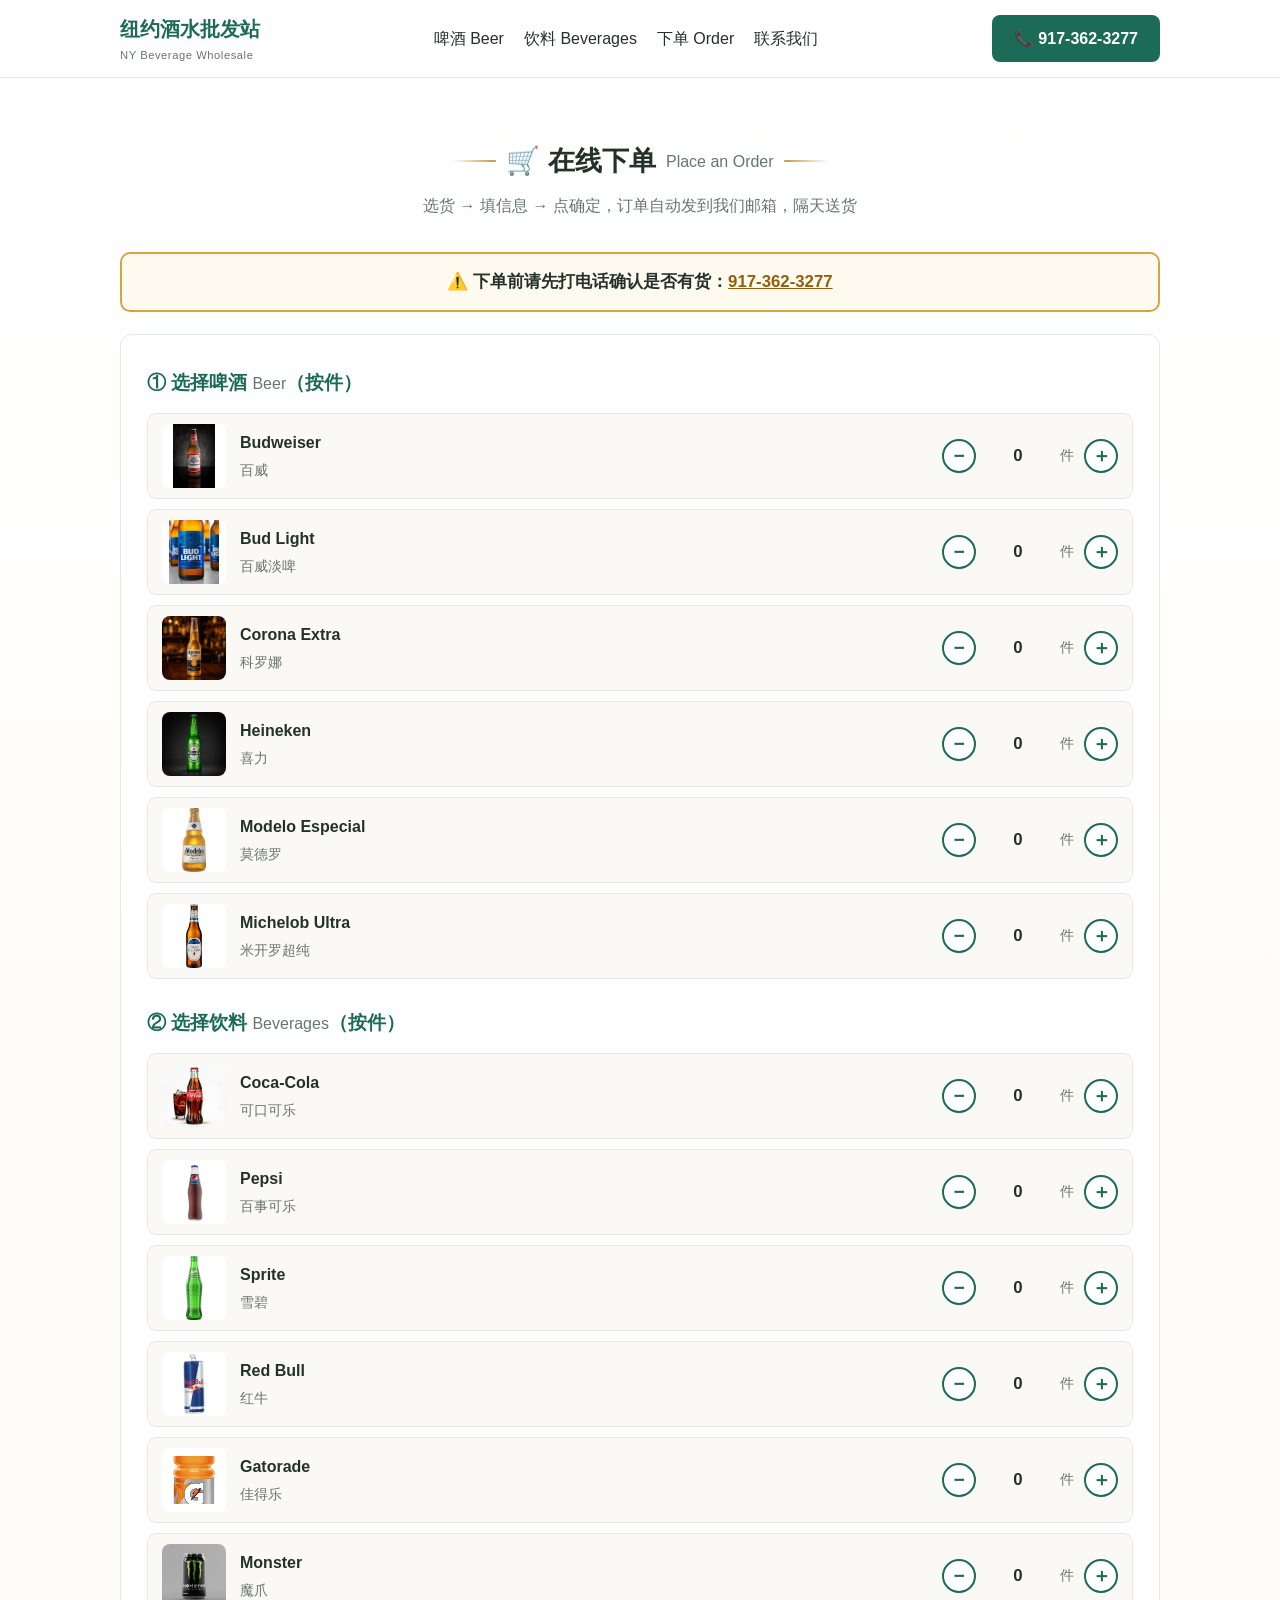
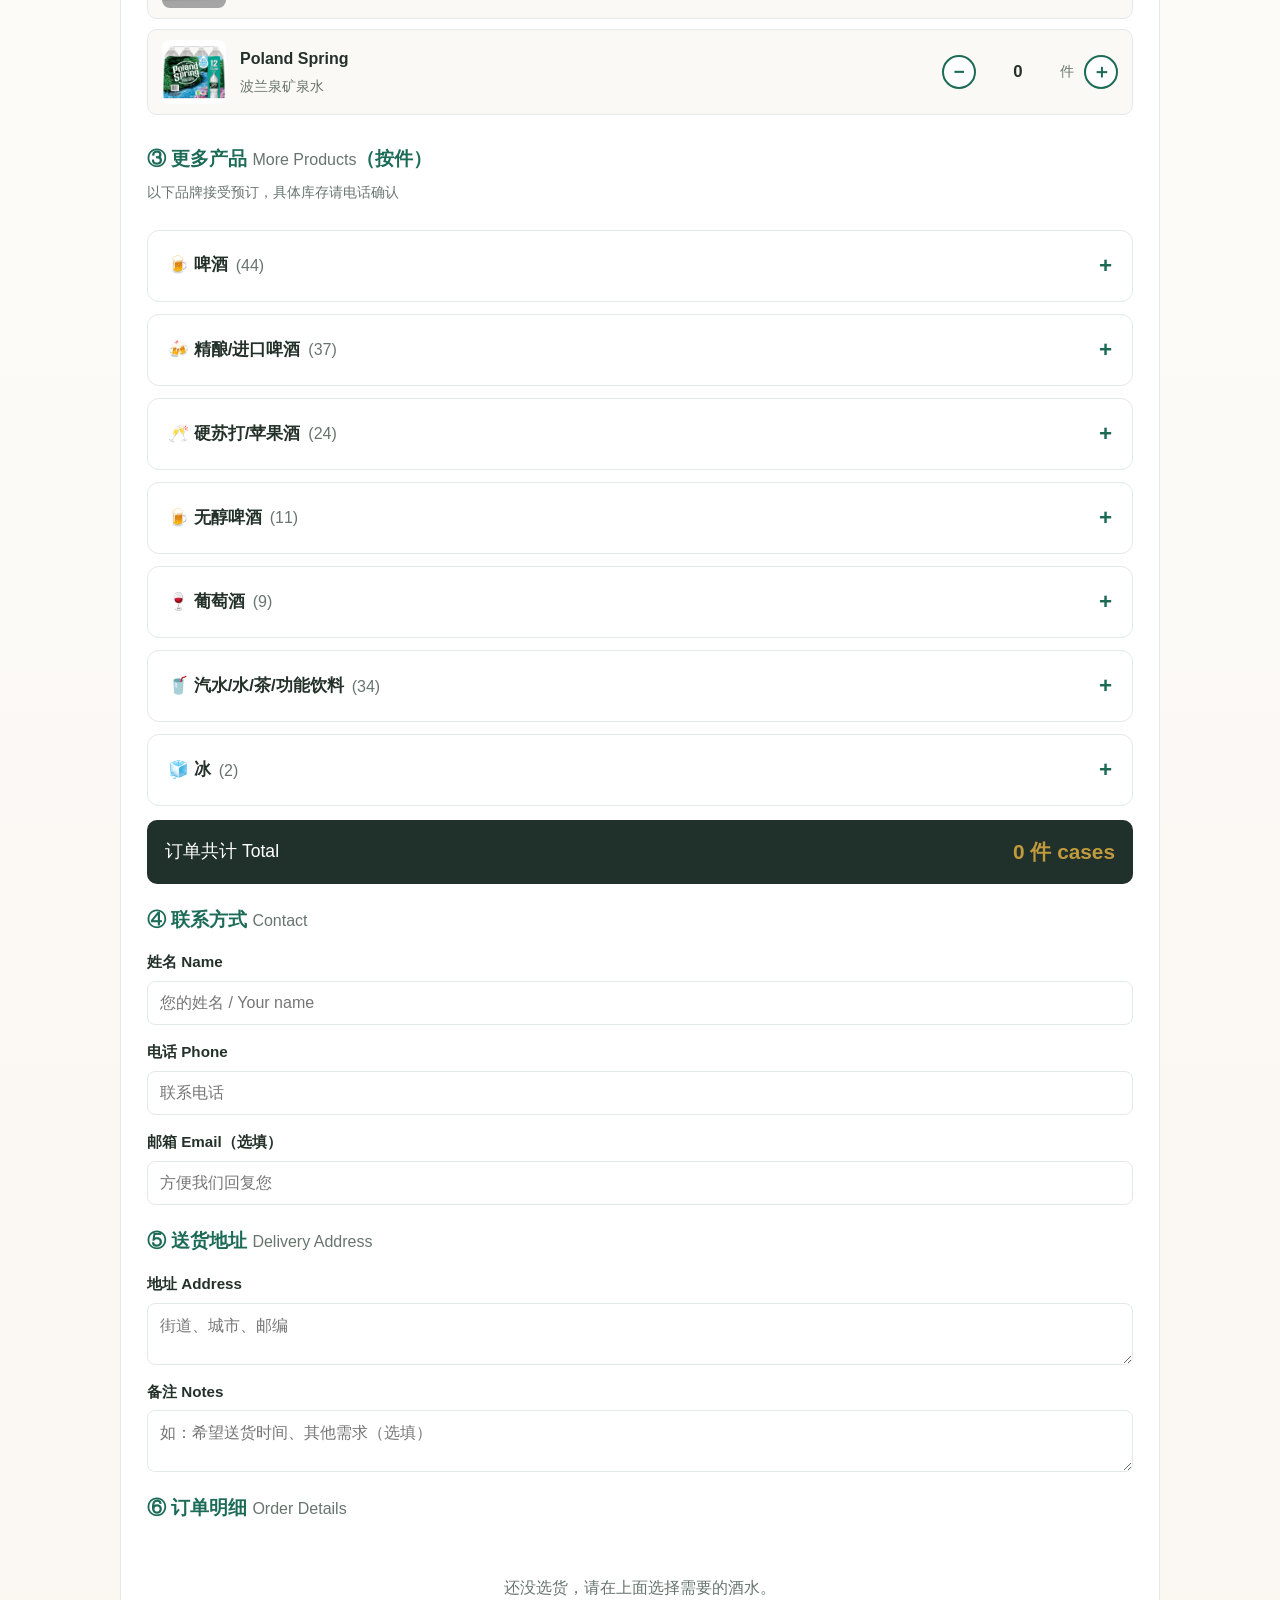
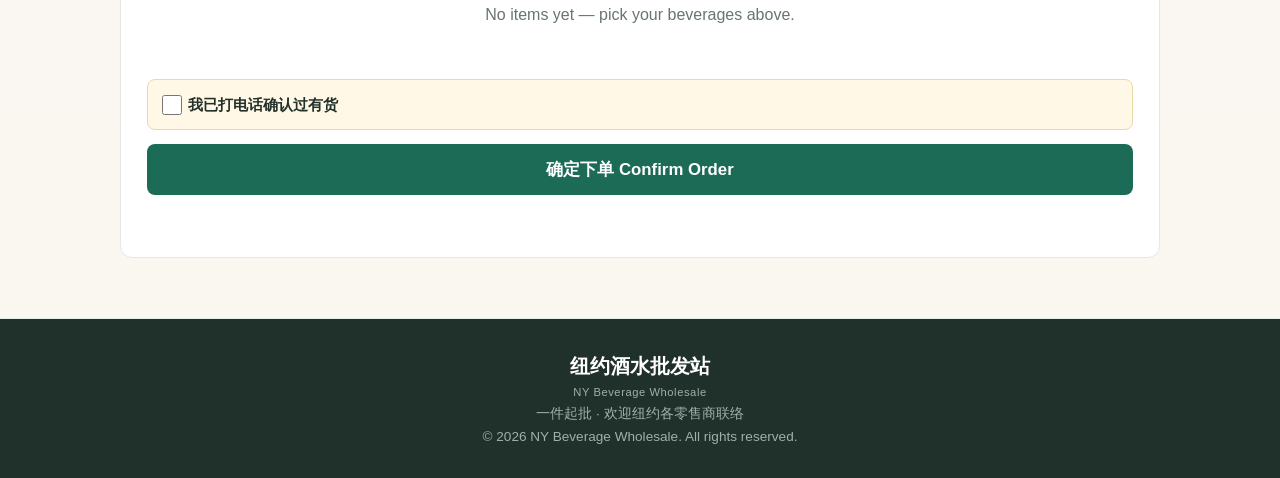
==== commit ea948805: "Sync soda catalog + 朴素淡雅 redesign (teal palette, hero CTA, catalog search, sticky call bar)" ====
--- a/order.html
+++ b/order.html
@@ -3,8 +3,9 @@
 <head>
 <meta charset="UTF-8">
 <meta name="viewport" content="width=device-width, initial-scale=1.0">
-<title>在线下单 | 纽约酒水批发站 NY Beverage Wholesale</title>
-<meta name="description" content="纽约酒水批发站在线下单：啤酒、饮料一件起批，填写联系方式和送货地址，提交后隔天送货。">
+<title>在线下单 | 法拉盛啤酒饮料批发 · Beer Wholesale Flushing NY</title>
+<meta name="description" content="法拉盛酒水批发在线下单：172个品牌啤酒饮料一件起批，填联系方式和送货地址，订单直发商家，隔天送货。电话 917-362-3277。">
+<link rel="canonical" href="https://zjie2025.github.io/beverage-wholesale/order.html">
 <link rel="stylesheet" href="styles.css">
 </head>
 <body>
@@ -98,12 +99,12 @@
   {id:"m-guinness-extra-stout", name:"Guinness Extra Stout", cat:"\u5564\u9152", emoji:"\ud83c\udf7a"},
   {id:"m-natural-light", name:"Natural Light", cat:"\u5564\u9152", emoji:"\ud83c\udf7a"},
   {id:"m-busch-light", name:"Busch Light", cat:"\u5564\u9152", emoji:"\ud83c\udf7a"},
-  {id:"m-foster-s-lager", name:"Foster's Lager", cat:"\u5564\u9152", emoji:"\ud83c\udf7a"},
+  {id:"m-foster-s-lager", name:"Foster\u2019s Lager", cat:"\u5564\u9152", emoji:"\ud83c\udf7a"},
   {id:"m-landshark-lager", name:"Landshark Lager", cat:"\u5564\u9152", emoji:"\ud83c\udf7a"},
   {id:"m-rolling-rock", name:"Rolling Rock", cat:"\u5564\u9152", emoji:"\ud83c\udf7a"},
   {id:"m-narragansett", name:"Narragansett", cat:"\u5564\u9152", emoji:"\ud83c\udf7a"},
-  {id:"m-redd-s-hard-apple", name:"Redd's Hard Apple", cat:"\u5564\u9152", emoji:"\ud83c\udf7a"},
-  {id:"m-leinenkugel-s-summer-shandy", name:"Leinenkugel's Summer Shandy", cat:"\u5564\u9152", emoji:"\ud83c\udf7a"},
+  {id:"m-redd-s-hard-apple", name:"Redd\u2019s Hard Apple", cat:"\u5564\u9152", emoji:"\ud83c\udf7a"},
+  {id:"m-leinenkugel-s-summer-shandy", name:"Leinenkugel\u2019s Summer Shandy", cat:"\u5564\u9152", emoji:"\ud83c\udf7a"},
   {id:"m-victoria", name:"Victoria", cat:"\u5564\u9152", emoji:"\ud83c\udf7a"},
   {id:"m-pacifico", name:"Pacifico", cat:"\u5564\u9152", emoji:"\ud83c\udf7a"},
   {id:"m-stella-artois", name:"Stella Artois", cat:"\u5564\u9152", emoji:"\ud83c\udf7a"},
@@ -131,7 +132,7 @@
   {id:"m-beck-s", name:"Beck's", cat:"\u5564\u9152", emoji:"\ud83c\udf7a"},
   {id:"m-shock-top", name:"Shock Top", cat:"\u5564\u9152", emoji:"\ud83c\udf7a"},
   {id:"m-hoegaarden", name:"Hoegaarden", cat:"\u5564\u9152", emoji:"\ud83c\udf7a"},
-  {id:"m-voodoo-ranger-imperial-ipa", name:"Voodoo Ranger Imperial IPA", cat:"\u5564\u9152", emoji:"\ud83c\udf7a"},
+  {id:"m-voodoo-ranger-imperial-ipa", name:"Voodoo Ranger Imperial Ipa", cat:"\u5564\u9152", emoji:"\ud83c\udf7a"},
   {id:"m-fat-tire-ale", name:"Fat Tire Ale", cat:"\u5564\u9152", emoji:"\ud83c\udf7a"},
   {id:"m-twisted-tea-original", name:"Twisted Tea Original", cat:"\u5564\u9152", emoji:"\ud83c\udf7a"},
   {id:"m-colt-45", name:"Colt 45", cat:"\u5564\u9152", emoji:"\ud83c\udf7a"},
@@ -173,8 +174,8 @@
   {id:"m-lagunitas-ipa", name:"Lagunitas IPA", cat:"\u7cbe\u917f/\u8fdb\u53e3\u5564\u9152", emoji:"\ud83c\udf7b"},
   {id:"m-flying-dog-double-dog", name:"Flying Dog Double Dog", cat:"\u7cbe\u917f/\u8fdb\u53e3\u5564\u9152", emoji:"\ud83c\udf7b"},
   {id:"m-smirnoff-products", name:"Smirnoff Products", cat:"\u786c\u82cf\u6253/\u82f9\u679c\u9152", emoji:"\ud83e\udd42"},
-  {id:"m-jack-daniel-s-cocktails", name:"Jack Daniel's Cocktails", cat:"\u786c\u82cf\u6253/\u82f9\u679c\u9152", emoji:"\ud83e\udd42"},
-  {id:"m-mike-s-hard-lemonade-products", name:"Mike's Hard Lemonade Products", cat:"\u786c\u82cf\u6253/\u82f9\u679c\u9152", emoji:"\ud83e\udd42"},
+  {id:"m-jack-daniel-s-cocktails", name:"Jack Daniel\u2019s Cocktails", cat:"\u786c\u82cf\u6253/\u82f9\u679c\u9152", emoji:"\ud83e\udd42"},
+  {id:"m-mike-s-hard-lemonade-products", name:"Mike\u2019s Hard Lemonade Products", cat:"\u786c\u82cf\u6253/\u82f9\u679c\u9152", emoji:"\ud83e\udd42"},
   {id:"m-topo-chico-hard-seltzer", name:"Topo Chico Hard Seltzer", cat:"\u786c\u82cf\u6253/\u82f9\u679c\u9152", emoji:"\ud83e\udd42"},
   {id:"m-strongbow-gold-apple", name:"Strongbow Gold Apple", cat:"\u786c\u82cf\u6253/\u82f9\u679c\u9152", emoji:"\ud83e\udd42"},
   {id:"m-angry-orchard-products", name:"Angry Orchard Products", cat:"\u786c\u82cf\u6253/\u82f9\u679c\u9152", emoji:"\ud83e\udd42"},
@@ -187,26 +188,26 @@
   {id:"m-happy-dad-products", name:"Happy Dad Products", cat:"\u786c\u82cf\u6253/\u82f9\u679c\u9152", emoji:"\ud83e\udd42"},
   {id:"m-simply-spiked-lemonade", name:"Simply Spiked Lemonade", cat:"\u786c\u82cf\u6253/\u82f9\u679c\u9152", emoji:"\ud83e\udd42"},
   {id:"m-the-beast-products", name:"The Beast Products", cat:"\u786c\u82cf\u6253/\u82f9\u679c\u9152", emoji:"\ud83e\udd42"},
-  {id:"m-seagram-s-escapes", name:"Seagram's Escapes", cat:"\u786c\u82cf\u6253/\u82f9\u679c\u9152", emoji:"\ud83e\udd42"},
+  {id:"m-seagram-s-escapes", name:"Seagram\u2019s Escapes", cat:"\u786c\u82cf\u6253/\u82f9\u679c\u9152", emoji:"\ud83e\udd42"},
   {id:"m-austin-eastciders-products", name:"Austin Eastciders Products", cat:"\u786c\u82cf\u6253/\u82f9\u679c\u9152", emoji:"\ud83e\udd42"},
   {id:"m-ace-ciders-products", name:"Ace Ciders Products", cat:"\u786c\u82cf\u6253/\u82f9\u679c\u9152", emoji:"\ud83e\udd42"},
-  {id:"m-blake-s-hard-cider", name:"Blake's Hard Cider", cat:"\u786c\u82cf\u6253/\u82f9\u679c\u9152", emoji:"\ud83e\udd42"},
+  {id:"m-blake-s-hard-cider", name:"Blake\u2019s Hard Cider", cat:"\u786c\u82cf\u6253/\u82f9\u679c\u9152", emoji:"\ud83e\udd42"},
   {id:"m-schofferhofer-products", name:"Schofferhofer Products", cat:"\u786c\u82cf\u6253/\u82f9\u679c\u9152", emoji:"\ud83e\udd42"},
-  {id:"m-doc-s-draft", name:"Doc's Draft", cat:"\u786c\u82cf\u6253/\u82f9\u679c\u9152", emoji:"\ud83e\udd42"},
-  {id:"m-jack-s-hard-cider", name:"Jack's Hard Cider", cat:"\u786c\u82cf\u6253/\u82f9\u679c\u9152", emoji:"\ud83e\udd42"},
+  {id:"m-doc-s-draft", name:"Doc\u2019s Draft", cat:"\u786c\u82cf\u6253/\u82f9\u679c\u9152", emoji:"\ud83e\udd42"},
+  {id:"m-jack-s-hard-cider", name:"Jack\u2019s Hard Cider", cat:"\u786c\u82cf\u6253/\u82f9\u679c\u9152", emoji:"\ud83e\udd42"},
   {id:"m-wolffer-dry-rose", name:"Wolffer Dry Rose", cat:"\u786c\u82cf\u6253/\u82f9\u679c\u9152", emoji:"\ud83e\udd42"},
   {id:"m-great-america-products", name:"Great America Products", cat:"\u786c\u82cf\u6253/\u82f9\u679c\u9152", emoji:"\ud83e\udd42"},
   {id:"m-coors-edge-non-alcoholic", name:"Coors Edge Non-Alcoholic", cat:"\u65e0\u9187\u5564\u9152", emoji:"\ud83c\udf7a"},
   {id:"m-clausthaler-non-alcoholic", name:"Clausthaler Non-Alcoholic", cat:"\u65e0\u9187\u5564\u9152", emoji:"\ud83c\udf7a"},
-  {id:"m-beck-s-non-alcoholic", name:"Beck's Non-Alcoholic", cat:"\u65e0\u9187\u5564\u9152", emoji:"\ud83c\udf7a"},
+  {id:"m-beck-s-non-alcoholic", name:"Beck\u2019s Non-Alcoholic", cat:"\u65e0\u9187\u5564\u9152", emoji:"\ud83c\udf7a"},
   {id:"m-erdinger-non-alcoholic", name:"Erdinger Non-Alcoholic", cat:"\u65e0\u9187\u5564\u9152", emoji:"\ud83c\udf7a"},
-  {id:"m-reed-s-non-alcoholic-ginger-beer", name:"Reed's Non Alcoholic Ginger Beer", cat:"\u65e0\u9187\u5564\u9152", emoji:"\ud83c\udf7a"},
+  {id:"m-reed-s-non-alcoholic-ginger-beer", name:"Reed\u2019s Non Alcoholic Ginger Beer", cat:"\u65e0\u9187\u5564\u9152", emoji:"\ud83c\udf7a"},
   {id:"m-athletic-brewing-non-alcoholic-ipa", name:"Athletic Brewing Non-Alcoholic IPA", cat:"\u65e0\u9187\u5564\u9152", emoji:"\ud83c\udf7a"},
   {id:"m-brooklyn-brewery-non-alcoholic", name:"Brooklyn Brewery Non-Alcoholic", cat:"\u65e0\u9187\u5564\u9152", emoji:"\ud83c\udf7a"},
   {id:"m-corona-non-alcoholic", name:"Corona Non-Alcoholic", cat:"\u65e0\u9187\u5564\u9152", emoji:"\ud83c\udf7a"},
   {id:"m-heineken-non-alcoholic", name:"Heineken Non-Alcoholic", cat:"\u65e0\u9187\u5564\u9152", emoji:"\ud83c\udf7a"},
   {id:"m-lagunitas-ipna-non-alcoholic", name:"Lagunitas IPNA Non-Alcoholic", cat:"\u65e0\u9187\u5564\u9152", emoji:"\ud83c\udf7a"},
-  {id:"m-o-doul-s-non-alcoholic", name:"O'Doul's Non-Alcoholic", cat:"\u65e0\u9187\u5564\u9152", emoji:"\ud83c\udf7a"},
+  {id:"m-o-doul-s-non-alcoholic", name:"O\u2019Doul\u2019s Non-Alcoholic", cat:"\u65e0\u9187\u5564\u9152", emoji:"\ud83c\udf7a"},
   {id:"m-lolaio-sangria-products", name:"Lolaio Sangria Products", cat:"\u8461\u8404\u9152", emoji:"\ud83c\udf77"},
   {id:"m-simply-fruit-products", name:"Simply Fruit Products", cat:"\u8461\u8404\u9152", emoji:"\ud83c\udf77"},
   {id:"m-delirium-products", name:"Delirium Products", cat:"\u8461\u8404\u9152", emoji:"\ud83c\udf77"},
@@ -216,40 +217,42 @@
   {id:"m-mauriello-products", name:"Mauriello Products", cat:"\u8461\u8404\u9152", emoji:"\ud83c\udf77"},
   {id:"m-perisecco-products", name:"Perisecco Products", cat:"\u8461\u8404\u9152", emoji:"\ud83c\udf77"},
   {id:"m-peptio-sangria", name:"Peptio Sangria", cat:"\u8461\u8404\u9152", emoji:"\ud83c\udf77"},
-  {id:"m-polar-seltzer-products", name:"Polar Seltzer Products", cat:"\u6c7d\u6c34/\u6c34/\u8336/\u529f\u80fd\u996e\u6599", emoji:"\ud83e\udd64"},
-  {id:"m-canada-dry-products", name:"Canada Dry Products", cat:"\u6c7d\u6c34/\u6c34/\u8336/\u529f\u80fd\u996e\u6599", emoji:"\ud83e\udd64"},
-  {id:"m-goya-products", name:"Goya Products", cat:"\u6c7d\u6c34/\u6c34/\u8336/\u529f\u80fd\u996e\u6599", emoji:"\ud83e\udd64"},
-  {id:"m-schweppes-products", name:"Schweppes Products", cat:"\u6c7d\u6c34/\u6c34/\u8336/\u529f\u80fd\u996e\u6599", emoji:"\ud83e\udd64"},
-  {id:"m-arizona-products", name:"Arizona Products", cat:"\u6c7d\u6c34/\u6c34/\u8336/\u529f\u80fd\u996e\u6599", emoji:"\ud83e\udd64"},
-  {id:"m-7-up-products", name:"7 Up Products", cat:"\u6c7d\u6c34/\u6c34/\u8336/\u529f\u80fd\u996e\u6599", emoji:"\ud83e\udd64"},
-  {id:"m-yoo-hoo-products", name:"Yoo-Hoo Products", cat:"\u6c7d\u6c34/\u6c34/\u8336/\u529f\u80fd\u996e\u6599", emoji:"\ud83e\udd64"},
-  {id:"m-celcius-products", name:"Celcius Products", cat:"\u6c7d\u6c34/\u6c34/\u8336/\u529f\u80fd\u996e\u6599", emoji:"\ud83e\udd64"},
-  {id:"m-core-water-products", name:"Core Water Products", cat:"\u6c7d\u6c34/\u6c34/\u8336/\u529f\u80fd\u996e\u6599", emoji:"\ud83e\udd64"},
-  {id:"m-fiji-water-products", name:"Fiji Water Products", cat:"\u6c7d\u6c34/\u6c34/\u8336/\u529f\u80fd\u996e\u6599", emoji:"\ud83e\udd64"},
-  {id:"m-voss-water-products", name:"Voss Water Products", cat:"\u6c7d\u6c34/\u6c34/\u8336/\u529f\u80fd\u996e\u6599", emoji:"\ud83e\udd64"},
-  {id:"m-essentia-products", name:"Essentia Products", cat:"\u6c7d\u6c34/\u6c34/\u8336/\u529f\u80fd\u996e\u6599", emoji:"\ud83e\udd64"},
-  {id:"m-smart-water-products", name:"Smart Water Products", cat:"\u6c7d\u6c34/\u6c34/\u8336/\u529f\u80fd\u996e\u6599", emoji:"\ud83e\udd64"},
-  {id:"m-vitamin-water-products", name:"Vitamin Water Products", cat:"\u6c7d\u6c34/\u6c34/\u8336/\u529f\u80fd\u996e\u6599", emoji:"\ud83e\udd64"},
-  {id:"m-niagara-water-products", name:"Niagara Water Products", cat:"\u6c7d\u6c34/\u6c34/\u8336/\u529f\u80fd\u996e\u6599", emoji:"\ud83e\udd64"},
-  {id:"m-body-armor-products", name:"Body Armor Products", cat:"\u6c7d\u6c34/\u6c34/\u8336/\u529f\u80fd\u996e\u6599", emoji:"\ud83e\udd64"},
-  {id:"m-arizona-tea-products", name:"Arizona Tea Products", cat:"\u6c7d\u6c34/\u6c34/\u8336/\u529f\u80fd\u996e\u6599", emoji:"\ud83e\udd64"},
+  {id:"m-fanta", name:"Fanta", cat:"\u6c7d\u6c34/\u6c34/\u8336/\u529f\u80fd\u996e\u6599", emoji:"\ud83e\udd64"},
+  {id:"m-diet-pepsi", name:"Diet Pepsi", cat:"\u6c7d\u6c34/\u6c34/\u8336/\u529f\u80fd\u996e\u6599", emoji:"\ud83e\udd64"},
+  {id:"m-perrier", name:"Perrier", cat:"\u6c7d\u6c34/\u6c34/\u8336/\u529f\u80fd\u996e\u6599", emoji:"\ud83e\udd64"},
+  {id:"m-white-rock-seltzer", name:"White Rock Seltzer", cat:"\u6c7d\u6c34/\u6c34/\u8336/\u529f\u80fd\u996e\u6599", emoji:"\ud83e\udd64"},
+  {id:"m-diet-coke", name:"Diet Coke", cat:"\u6c7d\u6c34/\u6c34/\u8336/\u529f\u80fd\u996e\u6599", emoji:"\ud83e\udd64"},
+  {id:"m-coca-cola-zero-sugar", name:"Coca-Cola Zero Sugar", cat:"\u6c7d\u6c34/\u6c34/\u8336/\u529f\u80fd\u996e\u6599", emoji:"\ud83e\udd64"},
+  {id:"m-coca-cola-glass-bottles", name:"Coca-Cola Glass Bottles", cat:"\u6c7d\u6c34/\u6c34/\u8336/\u529f\u80fd\u996e\u6599", emoji:"\ud83e\udd64"},
+  {id:"m-sunkist", name:"Sunkist", cat:"\u6c7d\u6c34/\u6c34/\u8336/\u529f\u80fd\u996e\u6599", emoji:"\ud83e\udd64"},
+  {id:"m-brisk-iced-tea", name:"Brisk Iced Tea", cat:"\u6c7d\u6c34/\u6c34/\u8336/\u529f\u80fd\u996e\u6599", emoji:"\ud83e\udd64"},
+  {id:"m-canada-dry-seltzer-water", name:"Canada Dry Seltzer Water", cat:"\u6c7d\u6c34/\u6c34/\u8336/\u529f\u80fd\u996e\u6599", emoji:"\ud83e\udd64"},
+  {id:"m-canada-dry-ginger-ale", name:"Canada Dry Ginger Ale", cat:"\u6c7d\u6c34/\u6c34/\u8336/\u529f\u80fd\u996e\u6599", emoji:"\ud83e\udd64"},
+  {id:"m-pocasville-drinks", name:"Pocasville Drinks", cat:"\u6c7d\u6c34/\u6c34/\u8336/\u529f\u80fd\u996e\u6599", emoji:"\ud83e\udd64"},
+  {id:"m-monster-energy", name:"Monster Energy", cat:"\u6c7d\u6c34/\u6c34/\u8336/\u529f\u80fd\u996e\u6599", emoji:"\ud83e\udd64"},
+  {id:"m-alienergy", name:"Alienergy", cat:"\u6c7d\u6c34/\u6c34/\u8336/\u529f\u80fd\u996e\u6599", emoji:"\ud83e\udd64"},
+  {id:"m-s-pellegrino", name:"S. Pellegrino", cat:"\u6c7d\u6c34/\u6c34/\u8336/\u529f\u80fd\u996e\u6599", emoji:"\ud83e\udd64"},
   {id:"m-snapple-products", name:"Snapple Products", cat:"\u6c7d\u6c34/\u6c34/\u8336/\u529f\u80fd\u996e\u6599", emoji:"\ud83e\udd64"},
-  {id:"m-lipton-tea-products", name:"Lipton Tea Products", cat:"\u6c7d\u6c34/\u6c34/\u8336/\u529f\u80fd\u996e\u6599", emoji:"\ud83e\udd64"},
-  {id:"m-pure-leaf-tea-products", name:"Pure Leaf Tea Products", cat:"\u6c7d\u6c34/\u6c34/\u8336/\u529f\u80fd\u996e\u6599", emoji:"\ud83e\udd64"},
-  {id:"m-san-pellegrino-products", name:"San Pellegrino Products", cat:"\u6c7d\u6c34/\u6c34/\u8336/\u529f\u80fd\u996e\u6599", emoji:"\ud83e\udd64"},
-  {id:"m-saratoga-sparkling-water", name:"Saratoga Sparkling Water", cat:"\u6c7d\u6c34/\u6c34/\u8336/\u529f\u80fd\u996e\u6599", emoji:"\ud83e\udd64"},
-  {id:"m-ramune-products", name:"Ramune Products", cat:"\u6c7d\u6c34/\u6c34/\u8336/\u529f\u80fd\u996e\u6599", emoji:"\ud83e\udd64"},
-  {id:"m-mexican-coke-products", name:"Mexican Coke Products", cat:"\u6c7d\u6c34/\u6c34/\u8336/\u529f\u80fd\u996e\u6599", emoji:"\ud83e\udd64"},
-  {id:"m-liquid-death-products", name:"Liquid Death Products", cat:"\u6c7d\u6c34/\u6c34/\u8336/\u529f\u80fd\u996e\u6599", emoji:"\ud83e\udd64"},
-  {id:"m-topo-chico-mineral-water", name:"Topo Chico Mineral Water", cat:"\u6c7d\u6c34/\u6c34/\u8336/\u529f\u80fd\u996e\u6599", emoji:"\ud83e\udd64"},
-  {id:"m-nesquik-products", name:"Nesquik Products", cat:"\u6c7d\u6c34/\u6c34/\u8336/\u529f\u80fd\u996e\u6599", emoji:"\ud83e\udd64"},
-  {id:"m-red-rock-products", name:"Red Rock Products", cat:"\u6c7d\u6c34/\u6c34/\u8336/\u529f\u80fd\u996e\u6599", emoji:"\ud83e\udd64"},
-  {id:"m-mott-s-products", name:"Mott's Products", cat:"\u6c7d\u6c34/\u6c34/\u8336/\u529f\u80fd\u996e\u6599", emoji:"\ud83e\udd64"},
-  {id:"m-powerade-products", name:"Powerade Products", cat:"\u6c7d\u6c34/\u6c34/\u8336/\u529f\u80fd\u996e\u6599", emoji:"\ud83e\udd64"},
-  {id:"m-hawaiian-punch", name:"Hawaiian Punch", cat:"\u6c7d\u6c34/\u6c34/\u8336/\u529f\u80fd\u996e\u6599", emoji:"\ud83e\udd64"},
-  {id:"m-dole-products", name:"Dole Products", cat:"\u6c7d\u6c34/\u6c34/\u8336/\u529f\u80fd\u996e\u6599", emoji:"\ud83e\udd64"},
+  {id:"m-dr-pepper", name:"Dr. Pepper", cat:"\u6c7d\u6c34/\u6c34/\u8336/\u529f\u80fd\u996e\u6599", emoji:"\ud83e\udd64"},
+  {id:"m-okf-drinks-with-aloe", name:"OKF Drinks with Aloe", cat:"\u6c7d\u6c34/\u6c34/\u8336/\u529f\u80fd\u996e\u6599", emoji:"\ud83e\udd64"},
+  {id:"m-celsius", name:"Celsius", cat:"\u6c7d\u6c34/\u6c34/\u8336/\u529f\u80fd\u996e\u6599", emoji:"\ud83e\udd64"},
+  {id:"m-fiji-water", name:"Fiji Water", cat:"\u6c7d\u6c34/\u6c34/\u8336/\u529f\u80fd\u996e\u6599", emoji:"\ud83e\udd64"},
+  {id:"m-farmer-s-aloe-vera", name:"Farmer\u2019s Aloe Vera", cat:"\u6c7d\u6c34/\u6c34/\u8336/\u529f\u80fd\u996e\u6599", emoji:"\ud83e\udd64"},
+  {id:"m-poland-spring-0-5-l-40-pack", name:"Poland Spring 0.5 L 40 Pack", cat:"\u6c7d\u6c34/\u6c34/\u8336/\u529f\u80fd\u996e\u6599", emoji:"\ud83e\udd64"},
+  {id:"m-arctic-ocean", name:"Arctic Ocean", cat:"\u6c7d\u6c34/\u6c34/\u8336/\u529f\u80fd\u996e\u6599", emoji:"\ud83e\udd64"},
+  {id:"m-prime-hydration", name:"Prime Hydration", cat:"\u6c7d\u6c34/\u6c34/\u8336/\u529f\u80fd\u996e\u6599", emoji:"\ud83e\udd64"},
+  {id:"m-wong-lo-kat-herbal-tea", name:"Wong Lo Kat Herbal Tea", cat:"\u6c7d\u6c34/\u6c34/\u8336/\u529f\u80fd\u996e\u6599", emoji:"\ud83e\udd64"},
+  {id:"m-yeshu-coconut-drink", name:"YeShu Coconut Drink", cat:"\u6c7d\u6c34/\u6c34/\u8336/\u529f\u80fd\u996e\u6599", emoji:"\ud83e\udd64"},
+  {id:"m-member-s-mark-0-5-l-40-pack", name:"Member\u2019s Mark 0.5 L 40 Pack", cat:"\u6c7d\u6c34/\u6c34/\u8336/\u529f\u80fd\u996e\u6599", emoji:"\ud83e\udd64"},
+  {id:"m-poland-spring-1-5-liter-12-pack", name:"Poland Spring 1.5 Liter 12 Pack", cat:"\u6c7d\u6c34/\u6c34/\u8336/\u529f\u80fd\u996e\u6599", emoji:"\ud83e\udd64"},
+  {id:"m-poland-spring-1-liter-15-pack", name:"Poland Spring 1 Liter 15 Pack", cat:"\u6c7d\u6c34/\u6c34/\u8336/\u529f\u80fd\u996e\u6599", emoji:"\ud83e\udd64"},
+  {id:"m-poland-spring-8-oz-48-pack", name:"Poland Spring 8 oz 48 Pack", cat:"\u6c7d\u6c34/\u6c34/\u8336/\u529f\u80fd\u996e\u6599", emoji:"\ud83e\udd64"},
+  {id:"m-essentia-water", name:"Essentia Water", cat:"\u6c7d\u6c34/\u6c34/\u8336/\u529f\u80fd\u996e\u6599", emoji:"\ud83e\udd64"},
+  {id:"m-hal-s-seltzer-water", name:"Hal\u2019s Seltzer Water", cat:"\u6c7d\u6c34/\u6c34/\u8336/\u529f\u80fd\u996e\u6599", emoji:"\ud83e\udd64"},
+  {id:"m-poland-spring-1-gallon-6-pack", name:"Poland Spring 1 Gallon 6 Pack", cat:"\u6c7d\u6c34/\u6c34/\u8336/\u529f\u80fd\u996e\u6599", emoji:"\ud83e\udd64"},
+  {id:"m-poland-spring-3-liter-6-pack", name:"Poland Spring 3 Liter 6 Pack", cat:"\u6c7d\u6c34/\u6c34/\u8336/\u529f\u80fd\u996e\u6599", emoji:"\ud83e\udd64"},
   {id:"m-small-7-pound-bag-of-ice", name:"Small 7 pound bag of ice", cat:"\u51b0", emoji:"\ud83e\uddca"},
-  {id:"m-large-42-pound-sleeve-of-ice", name:"Large 42 pound sleeve of ice", cat:"\u51b0", emoji:"\ud83e\uddca"},
+  {id:"m-large-42-pound-sleeve-of-ice-6-bags", name:"Large 42 pound sleeve of ice (6 bags)", cat:"\u51b0", emoji:"\ud83e\uddca"},
 ];
 const ALL = BEERS.concat(DRINKS).concat(MORE.map(p => ({id:p.id, name:p.name, cn:''})));
 const qty = {};
@@ -352,6 +355,7 @@
       headers: {'Content-Type':'application/json','Accept':'application/json'},
       body: JSON.stringify({
         _subject: '🛒 酒水订单 Order — ' + fd.get('name') + '（共' + total + '件）',
+        _replyto: fd.get('email') || undefined,
         _template: 'table',
         _autoresponse: '您好 ' + fd.get('name') + '，\n\n您的酒水订单已收到（共 ' + total + ' 件），我们将在隔天安排送货。\n\n订单明细：\n' + lines + '\n\n送货地址：' + fd.get('address') + '\n\n如有问题请致电：917-362-3277\n\n— 纽约酒水批发站',
         name: fd.get('name'), phone: fd.get('phone'), email: fd.get('email') || '未填',
--- a/styles.css
+++ b/styles.css
@@ -1,7 +1,7 @@
 :root{
-  --brand:#8B1E1E; --brand-dark:#6d1414; --accent:#D9A441;
-  --bg:#ffffff; --alt:#faf6f0; --text:#232323; --muted:#6b7280;
-  --line:#ece3d4; --radius:12px;
+  --brand:#1c6b57; --brand-dark:#134e3f; --accent:#c19a3d;
+  --bg:#ffffff; --alt:#f5f8f6; --text:#24312b; --muted:#68756f;
+  --line:#e3e9e6; --radius:12px;
 }
 *{box-sizing:border-box;margin:0;padding:0}
 body{font-family:-apple-system,BlinkMacSystemFont,"Segoe UI","PingFang SC","Microsoft YaHei",Roboto,Helvetica,Arial,sans-serif;
@@ -37,17 +37,20 @@
 .btn-ghost:hover{background:var(--brand);color:#fff}
 
 /* hero */
-.hero{padding:80px 0;background:linear-gradient(135deg,#2b0f0f 0%,#8B1E1E 60%,#a83232 100%);color:#fff;text-align:center}
-.hero .eyebrow{color:var(--accent);font-weight:700;letter-spacing:.1em;font-size:.85rem}
-.hero h1{color:#fff}
-.hero .lede{color:#f3e2c7;font-size:1.1rem}
+.hero{padding:88px 0;background:linear-gradient(180deg,#f2f7f4 0%,#e9f1ec 100%);color:var(--text);text-align:center;border-bottom:1px solid var(--line)}
+.hero .eyebrow{color:var(--brand);font-weight:700;letter-spacing:.12em;font-size:.85rem}
+.hero h1{color:var(--text)}
+.hero .lede{color:var(--muted);font-size:1.12rem}
 .hero-cta{display:flex;gap:14px;justify-content:center;margin-top:1.6em;flex-wrap:wrap}
-.hero .btn-ghost{background:transparent;color:#fff;border-color:#fff}
-.hero .btn-ghost:hover{background:#fff;color:var(--brand)}
+.hero .btn-ghost{background:#fff;color:var(--brand);border-color:var(--brand)}
+.hero .btn-ghost:hover{background:var(--brand);color:#fff}
+.hero-badges{display:flex;gap:10px;justify-content:center;flex-wrap:wrap;margin-top:1.8em}
+.hero-badges span{background:#fff;border:1px solid var(--line);border-radius:20px;
+  padding:6px 16px;font-size:.88rem;color:var(--text);font-weight:600}
 
 /* slogans */
-.slogans{background:var(--accent);padding:14px 0}
-.slogan-row{display:flex;gap:28px;justify-content:center;flex-wrap:wrap;font-weight:700;color:#3a2a10}
+.slogans{background:#e8f0eb;padding:14px 0;border-bottom:1px solid var(--line)}
+.slogan-row{display:flex;gap:28px;justify-content:center;flex-wrap:wrap;font-weight:600;color:#2c4a40}
 
 /* brand grid */
 .brand-grid{display:grid;grid-template-columns:repeat(4,1fr);gap:18px}
@@ -102,10 +105,10 @@
 .small{font-size:.85rem}
 
 /* footer */
-.footer{border-top:1px solid var(--line);padding:30px 0;text-align:center;background:#1d1d1d;color:#bbb}
+.footer{border-top:1px solid var(--line);padding:30px 0;text-align:center;background:#20302a;color:#c4d0c9}
 .footer .logo{color:#fff}
-.footer .logo-en{color:#999}
-.footer .muted{color:#999}
+.footer .logo-en{color:#9fb0a8}
+.footer .muted{color:#9fb0a8}
 
 /* ---- 美化升级 ---- */
 html{scroll-behavior:smooth}
@@ -113,16 +116,15 @@
 h2::before,h2::after{content:"";height:2px;width:44px;background:linear-gradient(90deg,transparent,var(--accent));border-radius:2px}
 h2::after{background:linear-gradient(90deg,var(--accent),transparent)}
 .hero{position:relative;overflow:hidden}
-.hero::before{content:"🍺🥤🍻";position:absolute;right:4%;bottom:8%;font-size:3rem;opacity:.14;letter-spacing:.4em;pointer-events:none}
 .brand-card{transition:transform .18s ease,box-shadow .18s ease}
-.brand-card:hover{transform:translateY(-5px);box-shadow:0 12px 28px rgba(139,30,30,.14)}
+.brand-card:hover{transform:translateY(-5px);box-shadow:0 12px 28px rgba(28,107,87,.13)}
 .card{transition:transform .18s ease,box-shadow .18s ease}
-.card:hover{transform:translateY(-4px);box-shadow:0 10px 24px rgba(0,0,0,.08)}
+.card:hover{transform:translateY(-4px);box-shadow:0 10px 24px rgba(0,0,0,.07)}
 .btn{transition:transform .12s ease,box-shadow .12s ease}
-.btn:hover{transform:translateY(-1px);box-shadow:0 6px 16px rgba(139,30,30,.25)}
+.btn:hover{transform:translateY(-1px);box-shadow:0 6px 16px rgba(28,107,87,.28)}
 .contact-card{transition:transform .15s ease,box-shadow .15s ease}
-.contact-card:hover{transform:translateY(-3px);box-shadow:0 10px 22px rgba(139,30,30,.16)}
-.slogan-row span{background:rgba(255,255,255,.25);padding:6px 16px;border-radius:20px}
+.contact-card:hover{transform:translateY(-3px);box-shadow:0 10px 22px rgba(28,107,87,.15)}
+.slogan-row span{background:rgba(255,255,255,.7);padding:6px 16px;border-radius:20px;border:1px solid var(--line)}
 
 /* ---- 下单区 ---- */
 .order-section{background:linear-gradient(180deg,#fff, #faf6f0)}
@@ -135,9 +137,9 @@
 .step p a{color:var(--brand);font-weight:700;text-decoration:none}
 .step-arrow{align-self:center;font-size:1.6rem;color:var(--accent);font-weight:800}
 @media(max-width:760px){.step-arrow{display:none}}
-.stock-warning{background:#fff3f3;border:2px solid #e05252;border-radius:10px;padding:14px 18px;
+.stock-warning{background:#fffaf0;border:2px solid #d9a441;border-radius:10px;padding:14px 18px;
   text-align:center;margin-bottom:22px;font-size:1.05rem}
-.stock-warning a{color:#b91c1c;font-weight:800}
+.stock-warning a{color:#92600a;font-weight:800}
 .order-form h3{color:var(--brand);margin-top:6px}
 .beer-list{display:grid;gap:10px;margin-bottom:8px}
 .beer-row{display:grid;grid-template-columns:64px 1fr auto;gap:14px;align-items:center;
@@ -154,9 +156,26 @@
 .check{display:flex !important;flex-direction:row !important;align-items:center;gap:10px;cursor:pointer;
   background:#fff8e6;border:1px solid #ecd9a8;border-radius:8px;padding:12px 14px}
 .check input{width:20px;height:20px;accent-color:var(--brand)}
-.order-total{background:#1d1d1d;color:#fff;border-radius:10px;padding:14px 18px;font-size:1.1rem;
+.order-total{background:#20302a;color:#fff;border-radius:10px;padding:14px 18px;font-size:1.1rem;
   display:flex;justify-content:space-between;align-items:center}
 .order-total strong{color:var(--accent);font-size:1.3rem}
+
+/* ---- 手机端底部拨号条 ---- */
+.sticky-call{display:none}
+@media(max-width:760px){
+  .sticky-call{display:flex;position:fixed;left:0;right:0;bottom:0;z-index:50;
+    background:#fff;border-top:1px solid var(--line);box-shadow:0 -4px 16px rgba(0,0,0,.08)}
+  .sticky-call a{flex:1;text-align:center;padding:13px 8px;text-decoration:none;font-weight:700;font-size:.95rem}
+  .sticky-call .call-now{color:#fff;background:var(--brand)}
+  .sticky-call .call-order{color:var(--brand)}
+  body{padding-bottom:52px}
+}
+
+/* ---- 产品目录搜索 ---- */
+.catalog-search{max-width:520px;margin:0 auto 20px}
+.catalog-search input{width:100%;padding:13px 18px;border:2px solid var(--line);border-radius:24px;
+  font-size:1rem;font-family:inherit;background:#fff}
+.catalog-search input:focus{outline:none;border-color:var(--brand)}
 
 /* ---- 产品目录 ---- */
 .catalog{display:grid;gap:12px}
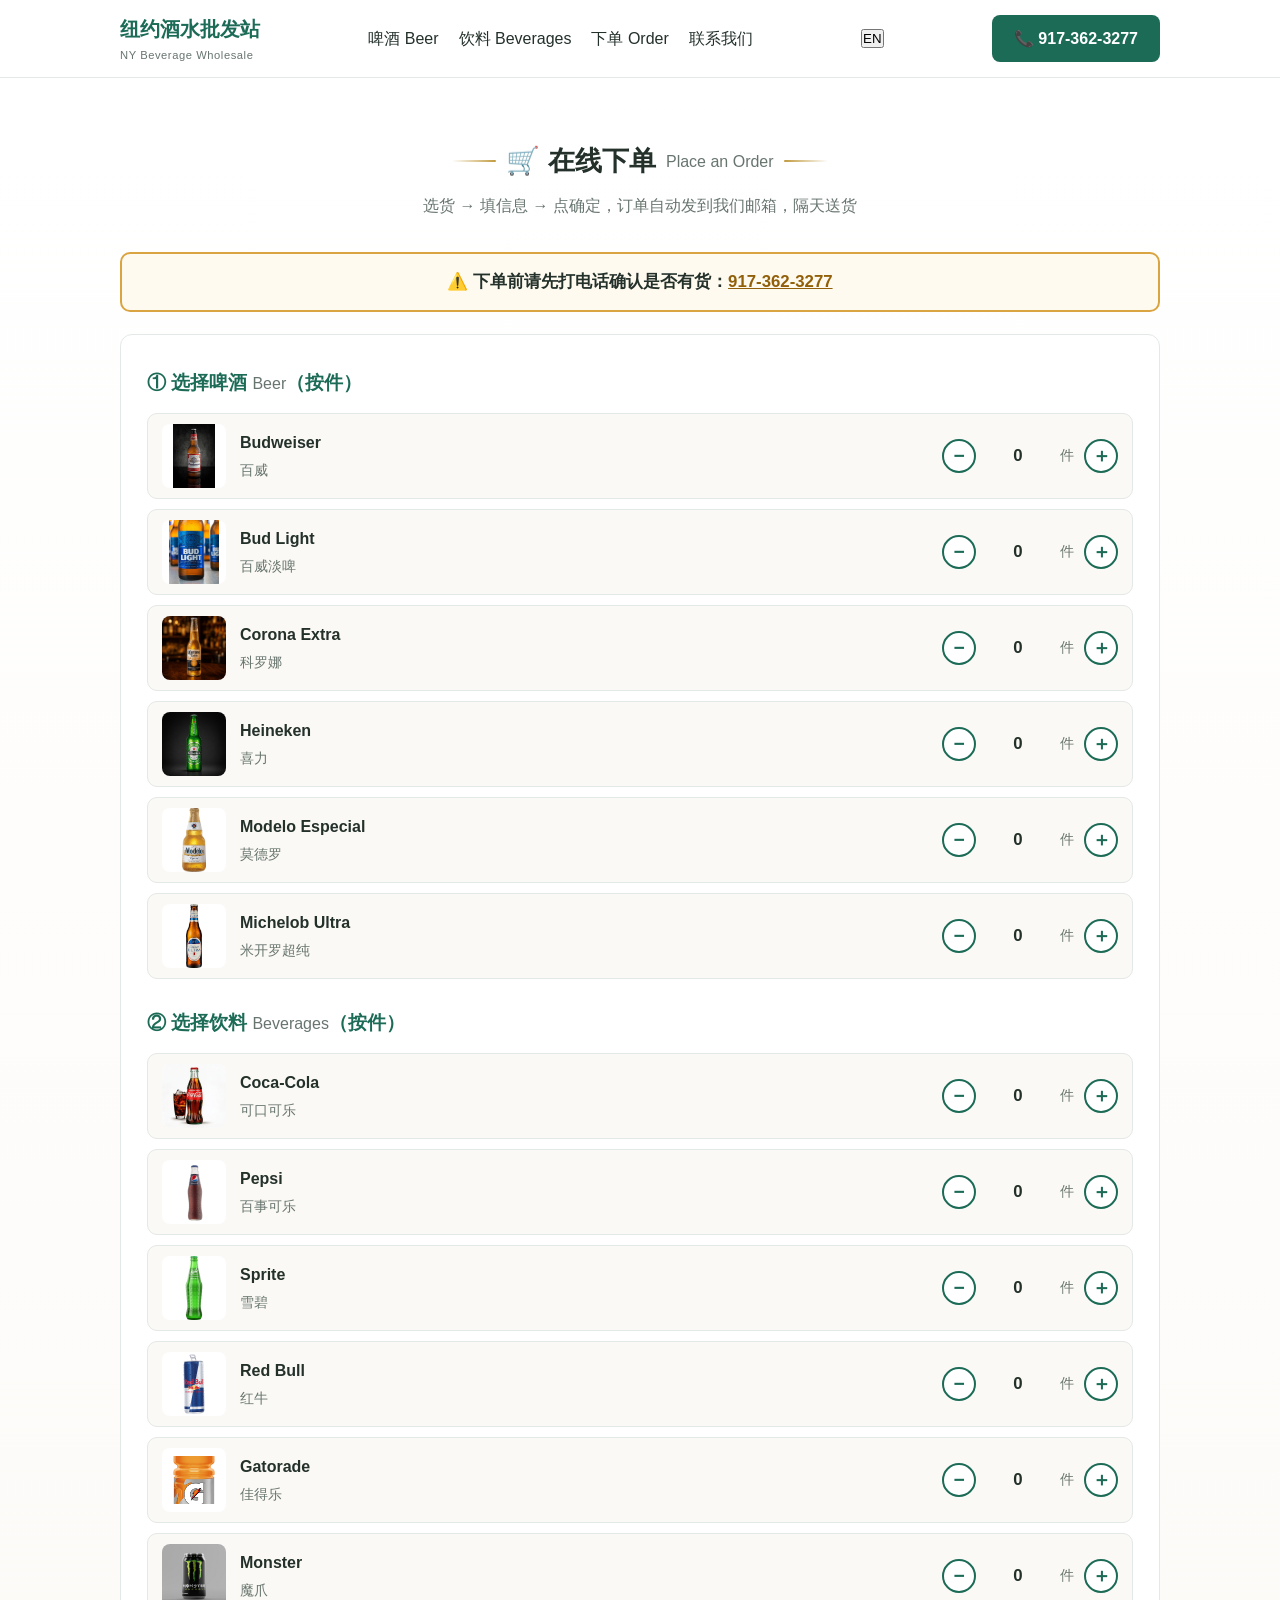
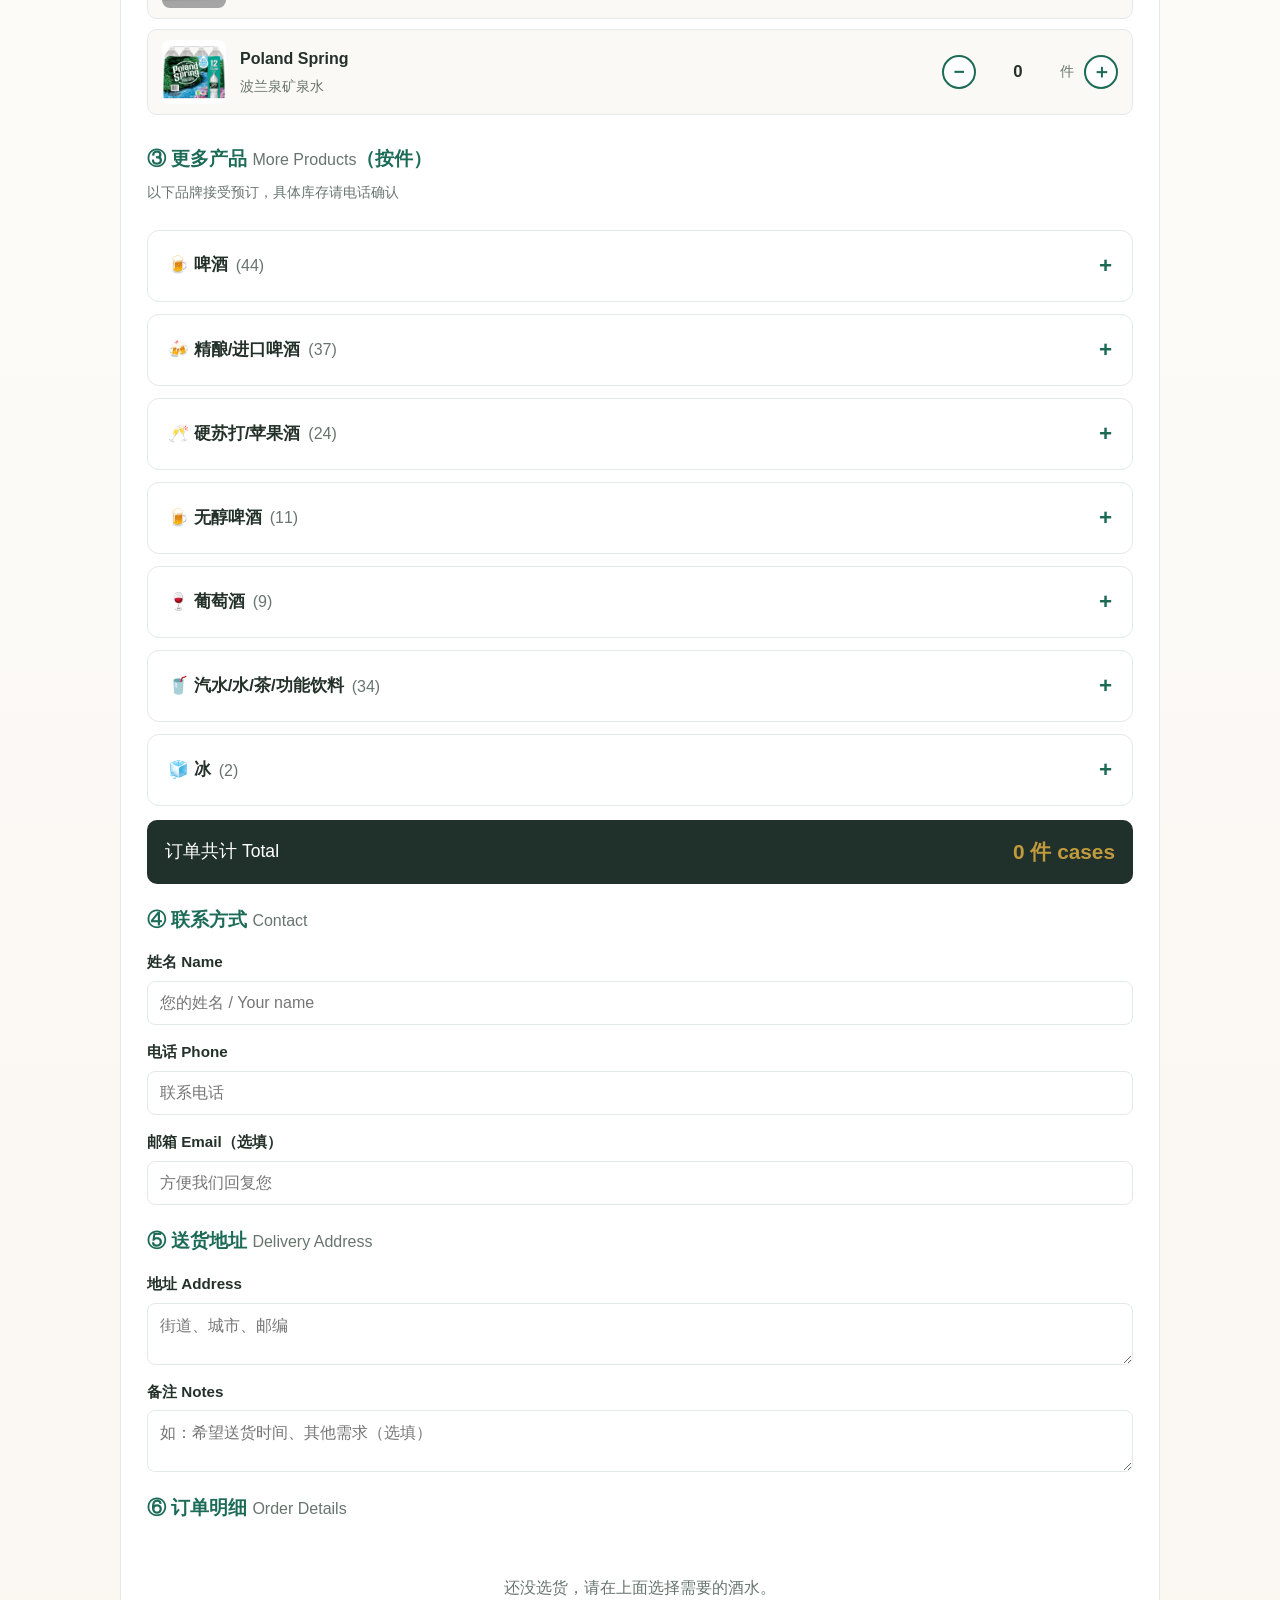
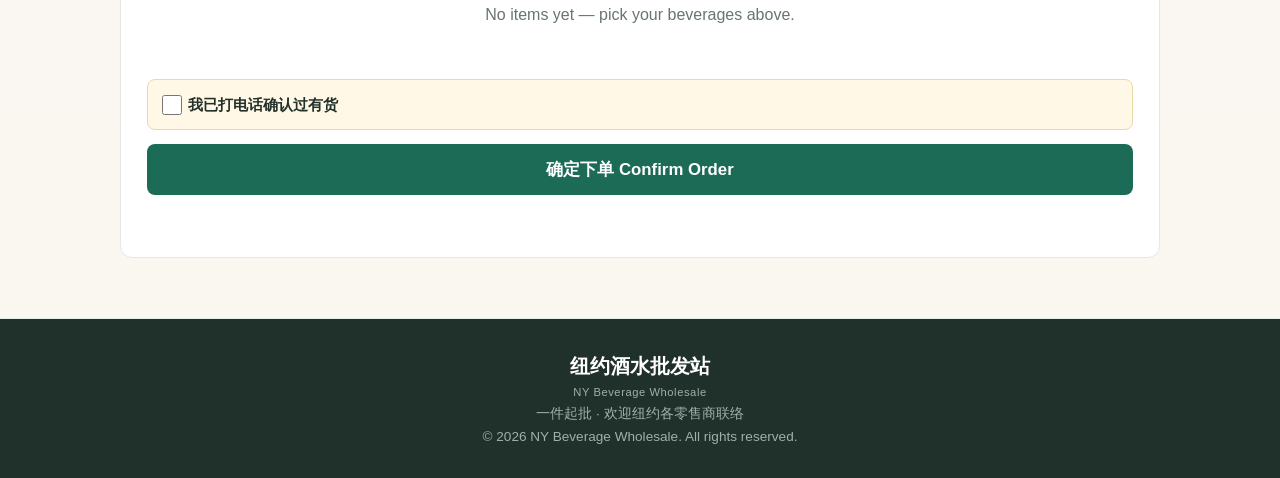
==== commit 6cb4e3ce: "Bilingual zh/EN toggle (i18n.js + data-en translations on index + order pages)" ====
--- a/order.html
+++ b/order.html
@@ -3,7 +3,7 @@
 <head>
 <meta charset="UTF-8">
 <meta name="viewport" content="width=device-width, initial-scale=1.0">
-<title>在线下单 | 法拉盛啤酒饮料批发 · Beer Wholesale Flushing NY</title>
+<title data-en="Place an Order | Flushing Beverage Wholesale · Beer Wholesale Flushing NY">在线下单 | 法拉盛啤酒饮料批发 · Beer Wholesale Flushing NY</title>
 <meta name="description" content="法拉盛酒水批发在线下单：172个品牌啤酒饮料一件起批，填联系方式和送货地址，订单直发商家，隔天送货。电话 917-362-3277。">
 <link rel="canonical" href="https://zjie2025.github.io/beverage-wholesale/order.html">
 <link rel="stylesheet" href="styles.css">
@@ -14,49 +14,50 @@
   <div class="wrap header-inner">
     <a class="logo" href="index.html">纽约酒水批发站<span class="logo-en">NY Beverage Wholesale</span></a>
     <nav class="nav">
-      <a href="index.html#beer">啤酒 Beer</a>
-      <a href="index.html#drinks">饮料 Beverages</a>
-      <a href="order.html">下单 Order</a>
-      <a href="index.html#contact">联系我们</a>
+      <a href="index.html#beer" data-en="Beer">啤酒 Beer</a>
+      <a href="index.html#drinks" data-en="Beverages">饮料 Beverages</a>
+      <a href="order.html" data-en="Order">下单 Order</a>
+      <a href="index.html#contact" data-en="Contact Us">联系我们</a>
     </nav>
+    <button class="lang-toggle" type="button">EN</button>
     <a class="btn btn-primary" href="tel:+19173623277">📞 917-362-3277</a>
   </div>
 </header>
 
 <section class="section order-section">
   <div class="wrap">
-    <h2>🛒 在线下单 <span class="h-en">Place an Order</span></h2>
-    <p class="section-sub">选货 → 填信息 → 点确定，订单自动发到我们邮箱，隔天送货</p>
-
-    <div class="stock-warning">⚠️ <strong>下单前请先打电话确认是否有货：<a href="tel:+19173623277">917-362-3277</a></strong></div>
+    <h2 data-en="🛒 Place an Order">🛒 在线下单 <span class="h-en">Place an Order</span></h2>
+    <p class="section-sub" data-en="Pick items → enter info → confirm. Orders go straight to our inbox, delivered next day.">选货 → 填信息 → 点确定，订单自动发到我们邮箱，隔天送货</p>
+
+    <div class="stock-warning" data-en='⚠️ <strong>Please call to confirm stock before ordering: <a href="tel:+19173623277">917-362-3277</a></strong>'>⚠️ <strong>下单前请先打电话确认是否有货：<a href="tel:+19173623277">917-362-3277</a></strong></div>
 
     <form id="order-form" class="form order-form">
-      <h3>① 选择啤酒 <span class="h-en">Beer</span>（按件）</h3>
+      <h3 data-en="① Beer (by the case)">① 选择啤酒 <span class="h-en">Beer</span>（按件）</h3>
       <div id="beer-list" class="beer-list"></div>
 
-      <h3>② 选择饮料 <span class="h-en">Beverages</span>（按件）</h3>
+      <h3 data-en="② Beverages (by the case)">② 选择饮料 <span class="h-en">Beverages</span>（按件）</h3>
       <div id="drink-list" class="beer-list"></div>
 
-      <h3>③ 更多产品 <span class="h-en">More Products</span>（按件）</h3>
-      <p class="muted small" style="margin:-8px 0 12px">以下品牌接受预订，具体库存请电话确认</p>
+      <h3 data-en="③ More Products (by the case)">③ 更多产品 <span class="h-en">More Products</span>（按件）</h3>
+      <p class="muted small" style="margin:-8px 0 12px" data-en="These brands are available for pre-order — please call to confirm stock">以下品牌接受预订，具体库存请电话确认</p>
       <div id="more-list" class="catalog"></div>
 
-      <div class="order-total"><span>订单共计 Total</span><strong><span id="total-cases">0</span> 件 cases</strong></div>
-
-      <h3>④ 联系方式 <span class="h-en">Contact</span></h3>
-      <label>姓名 Name<input name="name" required placeholder="您的姓名 / Your name"></label>
-      <label>电话 Phone<input name="phone" required placeholder="联系电话"></label>
-      <label>邮箱 Email（选填）<input name="email" type="email" placeholder="方便我们回复您"></label>
-
-      <h3>⑤ 送货地址 <span class="h-en">Delivery Address</span></h3>
-      <label>地址 Address<textarea name="address" required rows="2" placeholder="街道、城市、邮编"></textarea></label>
-      <label>备注 Notes<textarea name="notes" rows="2" placeholder="如：希望送货时间、其他需求（选填）"></textarea></label>
-
-      <h3>⑥ 订单明细 <span class="h-en">Order Details</span></h3>
+      <div class="order-total"><span data-en="Order Total">订单共计 Total</span><strong><span id="total-cases">0</span> <span data-en="cases">件 cases</span></strong></div>
+
+      <h3 data-en="④ Contact">④ 联系方式 <span class="h-en">Contact</span></h3>
+      <label><span data-en="Name">姓名 Name</span><input name="name" required data-en-ph="Your name" placeholder="您的姓名 / Your name"></label>
+      <label><span data-en="Phone">电话 Phone</span><input name="phone" required data-en-ph="Phone number" placeholder="联系电话"></label>
+      <label><span data-en="Email (optional)">邮箱 Email（选填）</span><input name="email" type="email" data-en-ph="So we can reach you" placeholder="方便我们回复您"></label>
+
+      <h3 data-en="⑤ Delivery Address">⑤ 送货地址 <span class="h-en">Delivery Address</span></h3>
+      <label><span data-en="Address">地址 Address</span><textarea name="address" required rows="2" data-en-ph="Street, city, ZIP" placeholder="街道、城市、邮编"></textarea></label>
+      <label><span data-en="Notes">备注 Notes</span><textarea name="notes" rows="2" data-en-ph="e.g. preferred delivery time, other requests (optional)" placeholder="如：希望送货时间、其他需求（选填）"></textarea></label>
+
+      <h3 data-en="⑥ Order Details">⑥ 订单明细 <span class="h-en">Order Details</span></h3>
       <div id="order-summary" class="board"><div class="board-empty">还没选货，请在上面选择需要的酒水。<br>No items yet — pick your beverages above.</div></div>
 
-      <label class="check"><input type="checkbox" id="stock-confirmed" required> <span>我已打电话确认过有货</span></label>
-      <button class="btn btn-primary btn-lg" type="submit">确定下单 Confirm Order</button>
+      <label class="check"><input type="checkbox" id="stock-confirmed" required> <span data-en="I have called to confirm stock availability">我已打电话确认过有货</span></label>
+      <button class="btn btn-primary btn-lg" type="submit" data-en="Confirm Order">确定下单 Confirm Order</button>
       <p id="order-status" class="status"></p>
     </form>
   </div>
@@ -65,11 +66,12 @@
 <footer class="footer">
   <div class="wrap footer-inner">
     <span class="logo">纽约酒水批发站<span class="logo-en">NY Beverage Wholesale</span></span>
-    <p class="muted small">一件起批 · 欢迎纽约各零售商联络</p>
+    <p class="muted small" data-en="1-case minimum · NYC retailers welcome">一件起批 · 欢迎纽约各零售商联络</p>
     <p class="muted small">© 2026 NY Beverage Wholesale. All rights reserved.</p>
   </div>
 </footer>
 
+<script src="i18n.js"></script>
 <script>
 /* 订单接收邮箱：如需更改只改这一行 */
 const ORDER_EMAIL = 'zjie2025@gmail.com';
@@ -254,12 +256,17 @@
   {id:"m-small-7-pound-bag-of-ice", name:"Small 7 pound bag of ice", cat:"\u51b0", emoji:"\ud83e\uddca"},
   {id:"m-large-42-pound-sleeve-of-ice-6-bags", name:"Large 42 pound sleeve of ice (6 bags)", cat:"\u51b0", emoji:"\ud83e\uddca"},
 ];
+const CAT_EN = {"啤酒":"Beer","精酿/进口啤酒":"Specialty Beers","硬苏打/苹果酒":"Hard Seltzers & Ciders","无醇啤酒":"Non-Alcoholic Beers","葡萄酒":"Wines","汽水/水/茶/功能饮料":"Sodas, Water & More","冰":"Ice"};
+function L(){ return (typeof I18N !== 'undefined' && I18N.get() === 'en') ? 'en' : 'zh'; }
+function catName(cn){ return L() === 'en' ? (CAT_EN[cn] || cn) : cn; }
 const ALL = BEERS.concat(DRINKS).concat(MORE.map(p => ({id:p.id, name:p.name, cn:''})));
 const qty = {};
 ALL.forEach(p => qty[p.id] = 0);
 
 function renderList(elId, items) {
   const el = document.getElementById(elId);
+  el.innerHTML = '';
+  const en = L() === 'en';
   items.forEach(p => {
     const row = document.createElement('div');
     row.className = 'beer-row';
@@ -267,27 +274,27 @@
       '<img src="' + p.img + '" alt="' + p.name + '" loading="lazy">' +
       '<div class="bname">' + p.name + '<br><span>' + p.cn + '</span></div>' +
       '<div class="stepper">' +
-      '<button type="button" data-act="dec" data-id="' + p.id + '" aria-label="减少">−</button>' +
-      '<span class="qty" id="qty-' + p.id + '">0</span><span class="unit">件</span>' +
-      '<button type="button" data-act="inc" data-id="' + p.id + '" aria-label="增加">＋</button>' +
+      '<button type="button" data-act="dec" data-id="' + p.id + '" aria-label="' + (en ? 'Decrease' : '减少') + '">−</button>' +
+      '<span class="qty" id="qty-' + p.id + '">' + (qty[p.id] || 0) + '</span><span class="unit">' + (en ? 'cases' : '件') + '</span>' +
+      '<button type="button" data-act="inc" data-id="' + p.id + '" aria-label="' + (en ? 'Increase' : '增加') + '">＋</button>' +
       '</div>';
     el.appendChild(row);
   });
 }
-renderList('beer-list', BEERS);
-renderList('drink-list', DRINKS);
-
-(function(){
+
+function renderMore(){
   const moreList = document.getElementById('more-list');
   if (!moreList) return;
+  moreList.innerHTML = '';
+  const en = L() === 'en';
   const cats = {};
-  MORE.forEach(p => { (cats[p.cat] = cats[p.cat] || []).push(p); qty[p.id] = 0; });
+  MORE.forEach(p => { (cats[p.cat] = cats[p.cat] || []).push(p); });
   Object.keys(cats).forEach(cn => {
     const items = cats[cn];
     const det = document.createElement('details');
     det.className = 'cat-details catalog';
     const em = items[0].emoji;
-    det.innerHTML = '<summary>' + em + ' ' + cn + ' <span class="h-en">(' + items.length + ')</span></summary>';
+    det.innerHTML = '<summary>' + em + ' ' + catName(cn) + ' <span class="h-en">(' + items.length + ')</span></summary>';
     const wrap = document.createElement('div');
     items.forEach(p => {
       const row = document.createElement('div');
@@ -296,16 +303,18 @@
         '<div class="mini-emoji">' + p.emoji + '</div>' +
         '<div class="bname">' + p.name.replace(/&/g,'&amp;').replace(/</g,'&lt;') + '</div>' +
         '<div class="stepper">' +
-        '<button type="button" data-act="dec" data-id="' + p.id + '" aria-label="减少">−</button>' +
-        '<span class="qty" id="qty-' + p.id + '">0</span><span class="unit">件</span>' +
-        '<button type="button" data-act="inc" data-id="' + p.id + '" aria-label="增加">＋</button>' +
+        '<button type="button" data-act="dec" data-id="' + p.id + '" aria-label="' + (en ? 'Decrease' : '减少') + '">−</button>' +
+        '<span class="qty" id="qty-' + p.id + '">' + (qty[p.id] || 0) + '</span><span class="unit">' + (en ? 'cases' : '件') + '</span>' +
+        '<button type="button" data-act="inc" data-id="' + p.id + '" aria-label="' + (en ? 'Increase' : '增加') + '">＋</button>' +
         '</div>';
       wrap.appendChild(row);
     });
     det.appendChild(wrap);
     moreList.appendChild(det);
   });
-})();
+}
+function renderAll(){ renderList('beer-list', BEERS); renderList('drink-list', DRINKS); renderMore(); }
+renderAll();
 
 
 function selectedItems() {
@@ -317,14 +326,16 @@
   const total = items.reduce((a, c) => a + c.n, 0);
   document.getElementById('total-cases').textContent = total;
   const box = document.getElementById('order-summary');
+  const en = L() === 'en';
   if (!items.length) {
-    box.innerHTML = '<div class="board-empty">还没选货，请在上面选择需要的酒水。<br>No items yet — pick your beverages above.</div>';
+    box.innerHTML = '<div class="board-empty">' + (en ? 'No items yet — pick your beverages above.' : '还没选货，请在上面选择需要的酒水。<br>No items yet — pick your beverages above.') + '</div>';
     return;
   }
   box.innerHTML = items.map(i =>
-    '<div class="msg"><div class="who">' + i.name + '（' + i.cn + '）<span class="time">x ' + i.n + ' 件</span></div></div>'
-  ).join('') + '<div class="msg bot"><div class="who">共计 Total<span class="time">' + total + ' 件 cases</span></div></div>';
+    '<div class="msg"><div class="who">' + i.name + (i.cn ? '（' + i.cn + '）' : '') + '<span class="time">x ' + i.n + (en ? ' cases' : ' 件') + '</span></div></div>'
+  ).join('') + '<div class="msg bot"><div class="who">' + (en ? 'Total' : '共计 Total') + '<span class="time">' + total + (en ? ' cases' : ' 件 cases') + '</span></div></div>';
 }
+window.onLangChange = function(){ renderAll(); refreshSummary(); };
 
 document.getElementById('order-form').addEventListener('click', e => {
   const btn = e.target.closest('button[data-act]');
@@ -339,38 +350,42 @@
   e.preventDefault();
   const items = selectedItems();
   const status = document.getElementById('order-status');
+  const en = L() === 'en';
   if (!items.length) {
-    status.textContent = '请先选择至少一件酒水。Please select at least 1 case.';
+    status.textContent = en ? 'Please select at least 1 case.' : '请先选择至少一件酒水。Please select at least 1 case.';
     status.className = 'status err';
     return;
   }
   const fd = new FormData(e.target);
   const total = items.reduce((a, c) => a + c.n, 0);
-  const lines = items.map(i => i.name + '（' + i.cn + '） x ' + i.n + '件').join('\n');
-  status.textContent = '提交中… Submitting…';
+  const lines = items.map(i => i.name + (i.cn ? '（' + i.cn + '）' : '') + ' x ' + i.n + (en ? ' cases' : '件')).join('\n');
+  status.textContent = en ? 'Submitting…' : '提交中… Submitting…';
   status.className = 'status';
+  const autoZh = '您好 ' + fd.get('name') + '，\n\n您的酒水订单已收到（共 ' + total + ' 件），我们将在隔天安排送货。\n\n订单明细：\n' + lines + '\n\n送货地址：' + fd.get('address') + '\n\n如有问题请致电：917-362-3277\n\n— 纽约酒水批发站';
+  const autoEn = 'Hi ' + fd.get('name') + ',\n\nWe received your beverage order (' + total + ' cases total) and will deliver the next day.\n\nOrder details:\n' + lines + '\n\nDelivery address: ' + fd.get('address') + '\n\nQuestions? Call 917-362-3277\n\n— NY Beverage Wholesale';
   try {
     await fetch('https://formsubmit.co/ajax/' + ORDER_EMAIL, {
       method: 'POST',
       headers: {'Content-Type':'application/json','Accept':'application/json'},
       body: JSON.stringify({
-        _subject: '🛒 酒水订单 Order — ' + fd.get('name') + '（共' + total + '件）',
+        _subject: '🛒 酒水订单 Order — ' + fd.get('name') + ' (' + total + (en ? ' cases)' : '件）'),
         _replyto: fd.get('email') || undefined,
         _template: 'table',
-        _autoresponse: '您好 ' + fd.get('name') + '，\n\n您的酒水订单已收到（共 ' + total + ' 件），我们将在隔天安排送货。\n\n订单明细：\n' + lines + '\n\n送货地址：' + fd.get('address') + '\n\n如有问题请致电：917-362-3277\n\n— 纽约酒水批发站',
+        _autoresponse: en ? autoEn : autoZh,
         name: fd.get('name'), phone: fd.get('phone'), email: fd.get('email') || '未填',
         address: fd.get('address'), notes: fd.get('notes') || '无',
         items: lines, total_cases: total,
         stock_confirmed_by_phone: '是 Yes'
       })
     });
-    status.textContent = '✅ 订单已提交！共 ' + total + ' 件，订单明细已发到我们邮箱，隔天安排送货。Order received — delivery the next day.';
+    status.textContent = en ? '✅ Order received! ' + total + ' cases — details sent to our inbox, delivery the next day.'
+      : '✅ 订单已提交！共 ' + total + ' 件，订单明细已发到我们邮箱，隔天安排送货。Order received — delivery the next day.';
     status.className = 'status ok';
     e.target.reset();
     ALL.forEach(p => { qty[p.id] = 0; document.getElementById('qty-' + p.id).textContent = '0'; });
     refreshSummary();
   } catch {
-    status.textContent = '提交失败，请直接打电话下单：917-362-3277';
+    status.textContent = (L() === 'en') ? 'Submission failed — please call to order: 917-362-3277' : '提交失败，请直接打电话下单：917-362-3277';
     status.className = 'status err';
   }
 });
